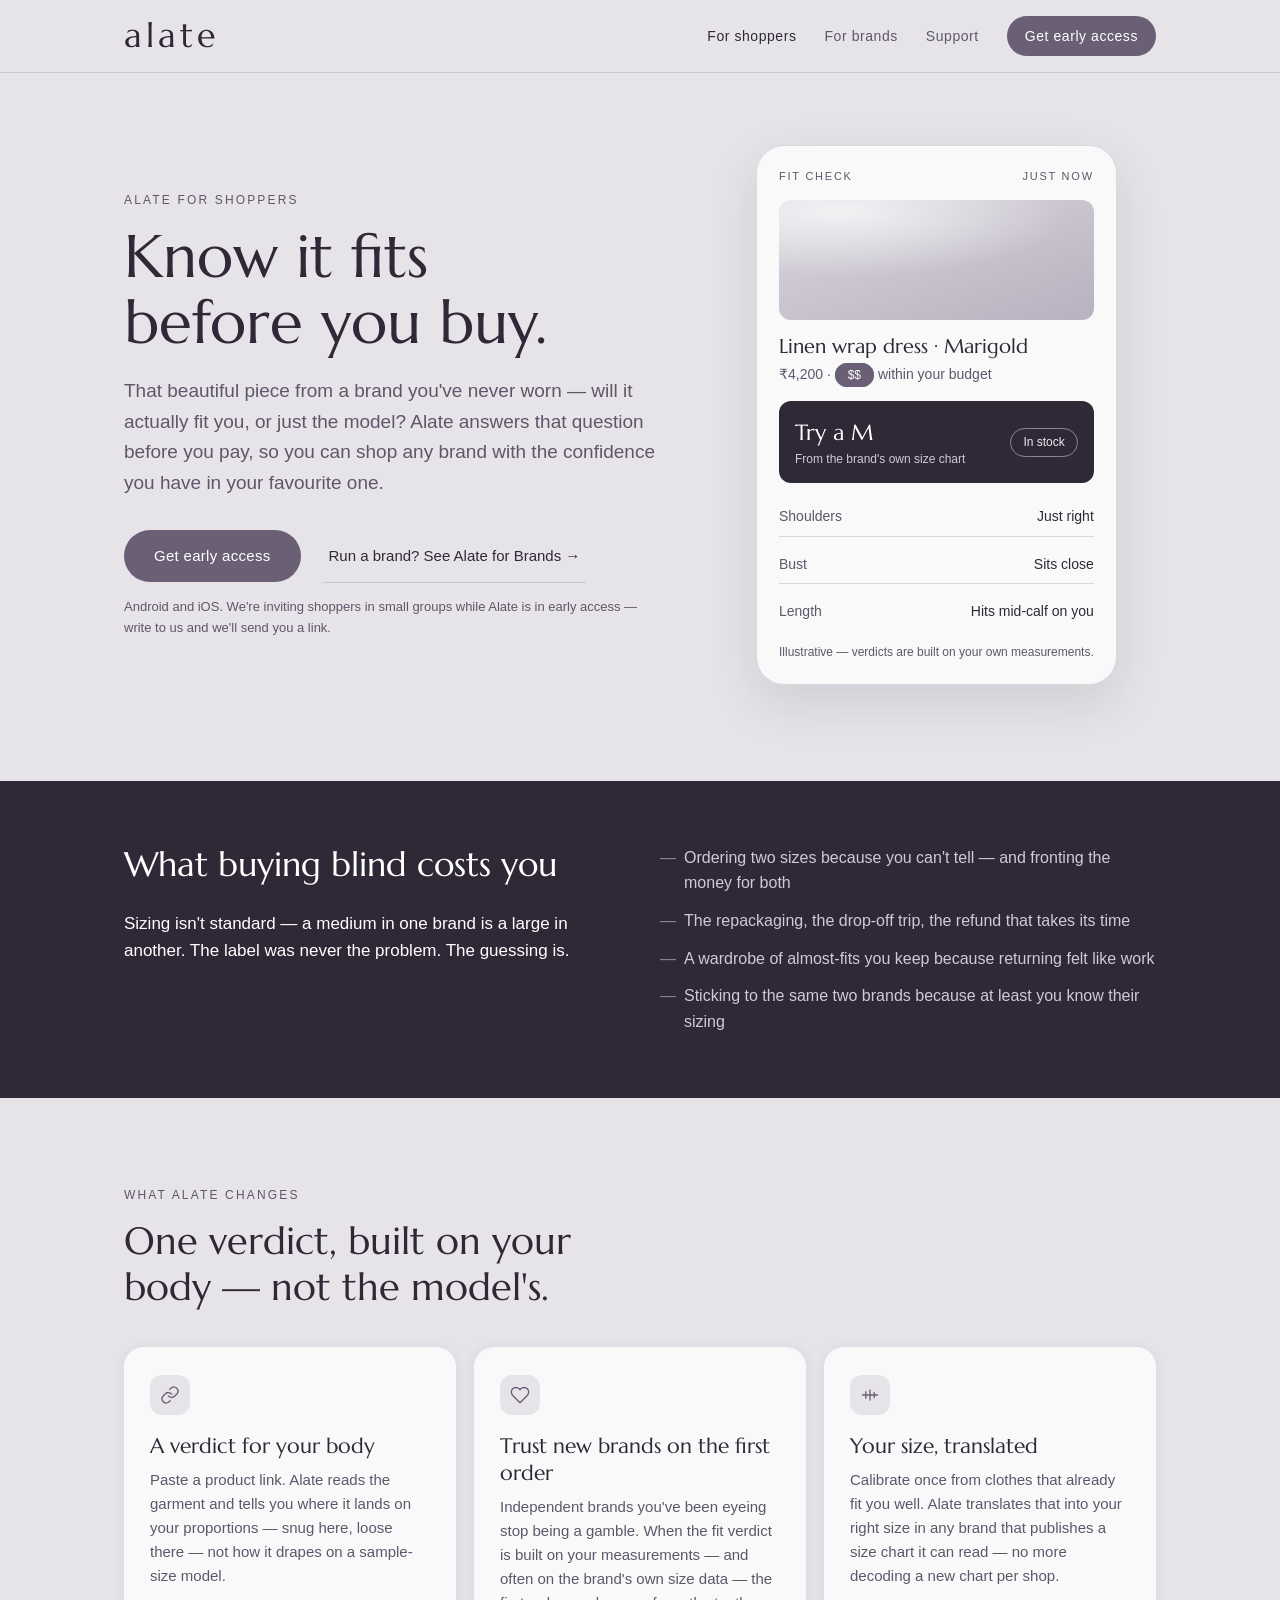
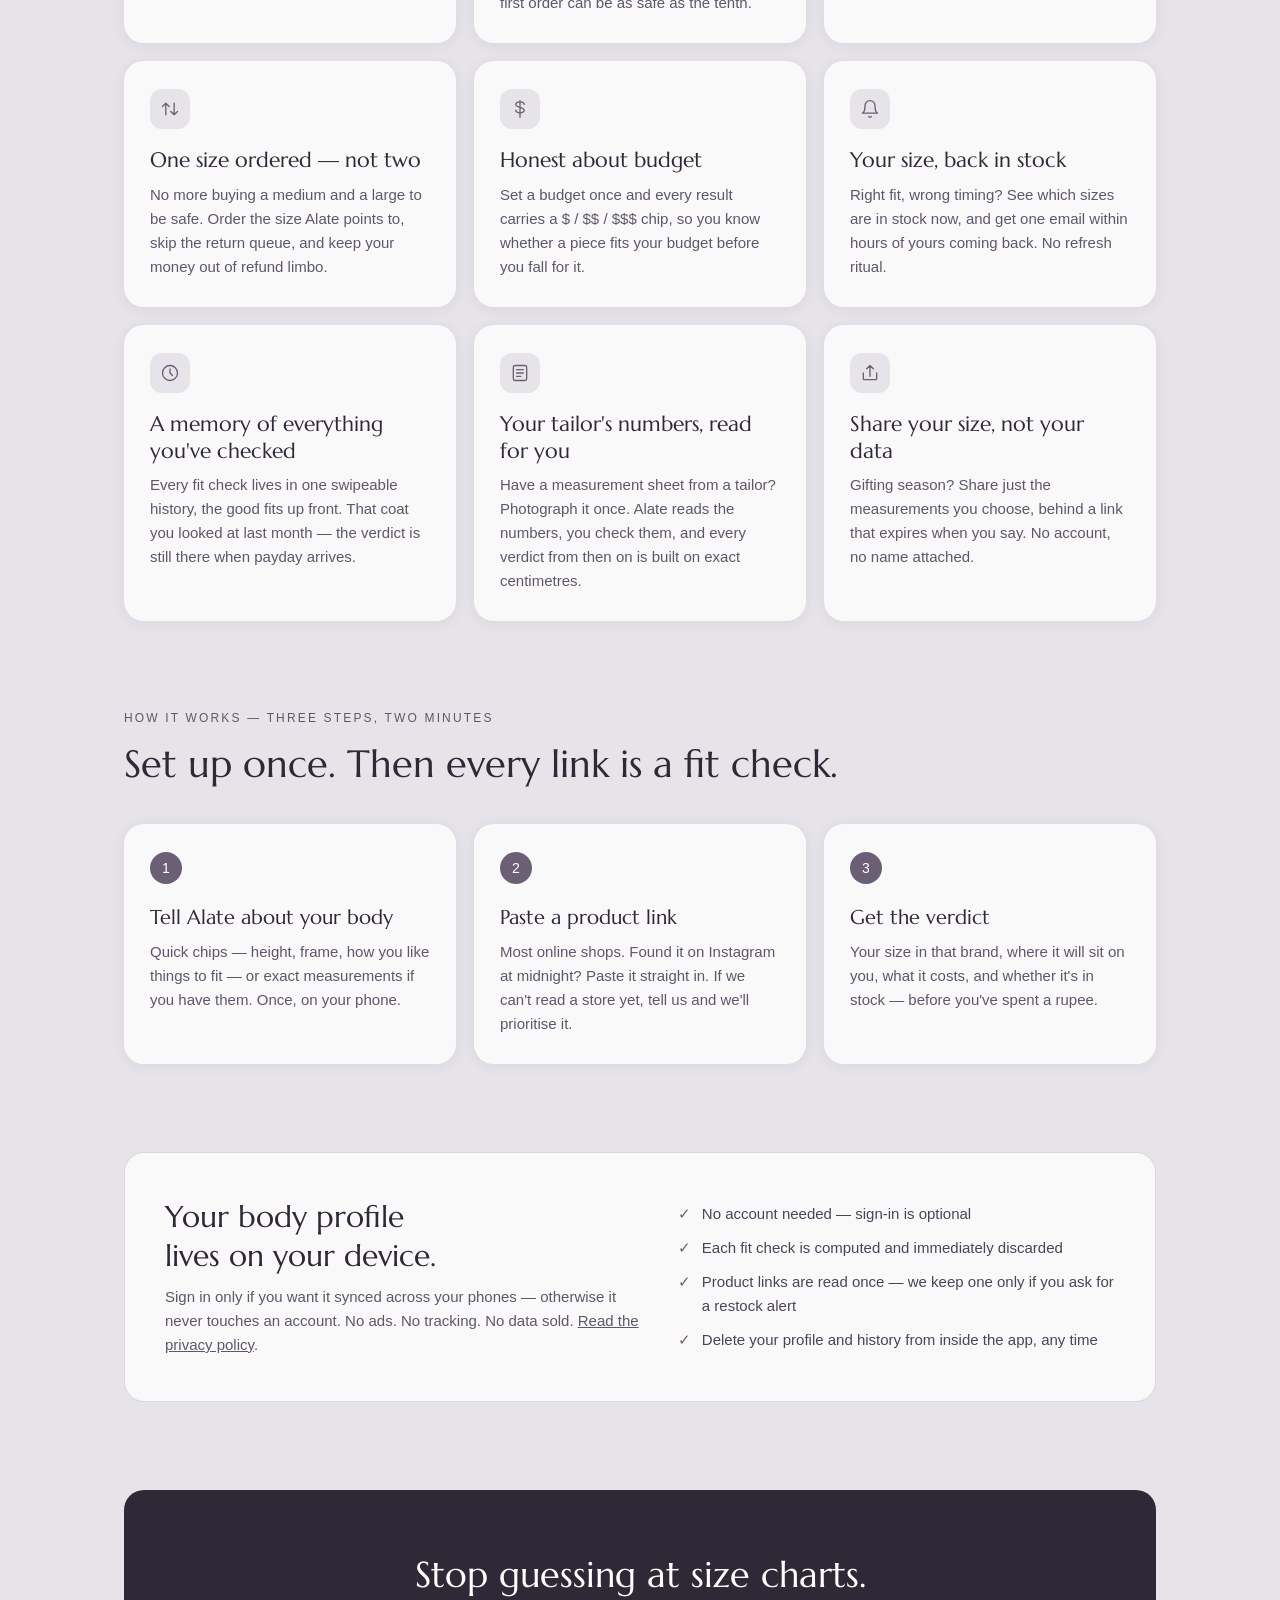
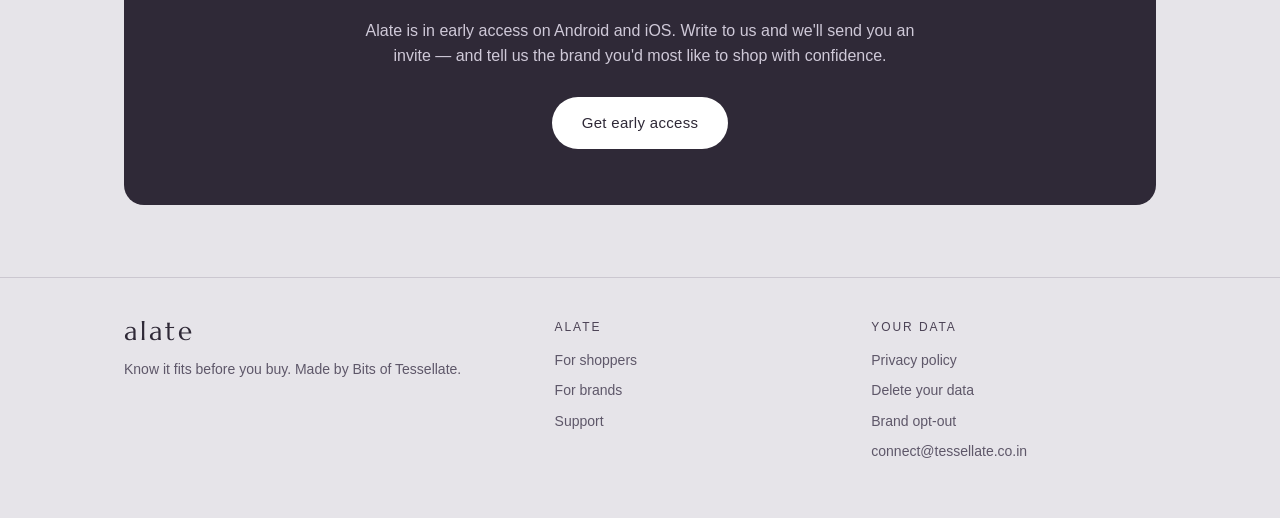
==== alate/index.html @ 58c4ed0f "feat(alate): proper landing pages for shoppers and brands, one dark lowercase wordmark Both Alate on" ====
<!DOCTYPE html>
<html lang="en">
<head>
<meta charset="UTF-8">
<meta name="viewport" content="width=device-width, initial-scale=1.0">
<title>Alate — Know it fits before you buy</title>
<meta name="description" content="Paste a product link and Alate tells you which size to order and how it will sit on your body — before you pay. Your body profile lives on your device.">
<meta property="og:title" content="Alate — Know it fits before you buy">
<meta property="og:description" content="A fit verdict for your body, from a product link. No ads, no tracking, no data sold.">
<meta property="og:type" content="website">
<meta property="og:url" content="https://tessellate.co.in/alate/">
<link rel="canonical" href="https://tessellate.co.in/alate/">
<link rel="icon" href="data:image/svg+xml,%3Csvg xmlns='http://www.w3.org/2000/svg' viewBox='0 0 64 64'%3E%3Crect width='64' height='64' rx='14' fill='%232f2937'/%3E%3Ctext x='32' y='46' text-anchor='middle' font-family='Georgia,serif' font-size='40' fill='%23e6e4e9'%3Ea%3C/text%3E%3C/svg%3E">
<link rel="stylesheet" href="assets/alate.css">
</head>
<body>

<header class="nav">
  <div class="wrap">
    <a class="wordmark" href="./">alate</a>
    <nav class="nav-links" aria-label="Primary">
      <a href="./" aria-current="page">For shoppers</a>
      <a href="brands/">For brands</a>
      <a class="hide-sm" href="support.html">Support</a>
      <a class="pill" href="mailto:connect@tessellate.co.in?subject=Alate%20early%20access">Get early access</a>
    </nav>
  </div>
</header>

<main>
  <section class="hero">
    <div class="wrap hero-grid">
      <div>
        <p class="eyebrow">Alate for shoppers</p>
        <h1>Know it fits before you buy.</h1>
        <p class="sub">That beautiful piece from a brand you've never worn — will it actually fit you, or just the model? Alate answers that question before you pay, so you can shop any brand with the confidence you have in your favourite one.</p>
        <div class="cta-row">
          <a class="pill" href="mailto:connect@tessellate.co.in?subject=Alate%20early%20access">Get early access</a>
          <a class="ghost" href="brands/">Run a brand? See Alate for Brands →</a>
        </div>
        <p class="cta-note">Android and iOS. We're inviting shoppers in small groups while Alate is in early access — write to us and we'll send you a link.</p>
      </div>

      <div class="mock" aria-hidden="true">
        <div class="mock-top">
          <span class="mock-brand">Fit check</span>
          <span class="mock-brand">Just now</span>
        </div>
        <div class="mock-img"></div>
        <p class="mock-title">Linen wrap dress · Marigold</p>
        <p class="mock-price">₹4,200 · <span class="chip on">$$</span> within your budget</p>
        <div class="mock-verdict">
          <div>
            <div class="big">Try a M</div>
            <div class="conf">From the brand's own size chart</div>
          </div>
          <span class="chip">In stock</span>
        </div>
        <div class="mock-rows">
          <div class="mock-row"><span>Shoulders</span><span>Just right</span></div>
          <div class="mock-row"><span>Bust</span><span>Sits close</span></div>
          <div class="mock-row"><span>Length</span><span>Hits mid-calf on you</span></div>
        </div>
        <p class="mock-caption">Illustrative — verdicts are built on your own measurements.</p>
      </div>
    </div>
  </section>

  <section class="band">
    <div class="wrap band-grid">
      <div>
        <h2>What buying blind costs you</h2>
        <p class="kicker">Sizing isn't standard — a medium in one brand is a large in another. The label was never the problem. The guessing is.</p>
      </div>
      <ul>
        <li>Ordering two sizes because you can't tell — and fronting the money for both</li>
        <li>The repackaging, the drop-off trip, the refund that takes its time</li>
        <li>A wardrobe of almost-fits you keep because returning felt like work</li>
        <li>Sticking to the same two brands because at least you know their sizing</li>
      </ul>
    </div>
  </section>

  <section class="section" id="what">
    <div class="wrap">
      <p class="eyebrow">What Alate changes</p>
      <h2 class="section-title">One verdict, built on your body — not the model's.</h2>
      <div class="grid">
        <div class="card">
          <div class="glyph"><svg viewBox="0 0 24 24" aria-hidden="true"><path d="M10 13a5 5 0 0 0 7.5.5l3-3a5 5 0 0 0-7-7l-1.7 1.7"/><path d="M14 11a5 5 0 0 0-7.5-.5l-3 3a5 5 0 0 0 7 7l1.7-1.7"/></svg></div>
          <h3>A verdict for your body</h3>
          <p>Paste a product link. Alate reads the garment and tells you where it lands on your proportions — snug here, loose there — not how it drapes on a sample-size model.</p>
        </div>
        <div class="card">
          <div class="glyph"><svg viewBox="0 0 24 24" aria-hidden="true"><path d="M20.8 4.6a5.5 5.5 0 0 0-7.8 0L12 5.6l-1-1a5.5 5.5 0 0 0-7.8 7.8l1 1L12 21.2l7.8-7.8 1-1a5.5 5.5 0 0 0 0-7.8z"/></svg></div>
          <h3>Trust new brands on the first order</h3>
          <p>Independent brands you've been eyeing stop being a gamble. When the fit verdict is built on your measurements — and often on the brand's own size data — the first order can be as safe as the tenth.</p>
        </div>
        <div class="card">
          <div class="glyph"><svg viewBox="0 0 24 24" aria-hidden="true"><path d="M3 12h18M7 8v8M12 6v12M17 9v6"/></svg></div>
          <h3>Your size, translated</h3>
          <p>Calibrate once from clothes that already fit you well. Alate translates that into your right size in any brand that publishes a size chart it can read — no more decoding a new chart per shop.</p>
        </div>
        <div class="card">
          <div class="glyph"><svg viewBox="0 0 24 24" aria-hidden="true"><path d="M3 9l4-4 4 4M7 5v14"/><path d="M21 15l-4 4-4-4M17 19V5"/></svg></div>
          <h3>One size ordered — not two</h3>
          <p>No more buying a medium and a large to be safe. Order the size Alate points to, skip the return queue, and keep your money out of refund limbo.</p>
        </div>
        <div class="card">
          <div class="glyph"><svg viewBox="0 0 24 24" aria-hidden="true"><path d="M12 2v20M17 6.5c0-2-2.2-3-5-3s-5 1-5 3 2 2.7 5 3.5 5 1.7 5 3.5-2.2 3-5 3-5-1-5-3"/></svg></div>
          <h3>Honest about budget</h3>
          <p>Set a budget once and every result carries a $ / $$ / $$$ chip, so you know whether a piece fits your budget before you fall for it.</p>
        </div>
        <div class="card">
          <div class="glyph"><svg viewBox="0 0 24 24" aria-hidden="true"><path d="M18 8a6 6 0 0 0-12 0c0 7-3 9-3 9h18s-3-2-3-9"/><path d="M13.7 21a2 2 0 0 1-3.4 0"/></svg></div>
          <h3>Your size, back in stock</h3>
          <p>Right fit, wrong timing? See which sizes are in stock now, and get one email within hours of yours coming back. No refresh ritual.</p>
        </div>
        <div class="card">
          <div class="glyph"><svg viewBox="0 0 24 24" aria-hidden="true"><circle cx="12" cy="12" r="9"/><path d="M12 7v5l3 3"/></svg></div>
          <h3>A memory of everything you've checked</h3>
          <p>Every fit check lives in one swipeable history, the good fits up front. That coat you looked at last month — the verdict is still there when payday arrives.</p>
        </div>
        <div class="card">
          <div class="glyph"><svg viewBox="0 0 24 24" aria-hidden="true"><rect x="4" y="3" width="16" height="18" rx="2"/><path d="M8 8h8M8 12h8M8 16h5"/></svg></div>
          <h3>Your tailor's numbers, read for you</h3>
          <p>Have a measurement sheet from a tailor? Photograph it once. Alate reads the numbers, you check them, and every verdict from then on is built on exact centimetres.</p>
        </div>
        <div class="card">
          <div class="glyph"><svg viewBox="0 0 24 24" aria-hidden="true"><path d="M4 12v7a1 1 0 0 0 1 1h14a1 1 0 0 0 1-1v-7"/><path d="M12 3v13M8 7l4-4 4 4"/></svg></div>
          <h3>Share your size, not your data</h3>
          <p>Gifting season? Share just the measurements you choose, behind a link that expires when you say. No account, no name attached.</p>
        </div>
      </div>
    </div>
  </section>

  <section class="section" id="how">
    <div class="wrap">
      <p class="eyebrow">How it works — three steps, two minutes</p>
      <h2 class="section-title">Set up once. Then every link is a fit check.</h2>
      <div class="steps">
        <div class="step">
          <h3>Tell Alate about your body</h3>
          <p>Quick chips — height, frame, how you like things to fit — or exact measurements if you have them. Once, on your phone.</p>
        </div>
        <div class="step">
          <h3>Paste a product link</h3>
          <p>Most online shops. Found it on Instagram at midnight? Paste it straight in. If we can't read a store yet, tell us and we'll prioritise it.</p>
        </div>
        <div class="step">
          <h3>Get the verdict</h3>
          <p>Your size in that brand, where it will sit on you, what it costs, and whether it's in stock — before you've spent a rupee.</p>
        </div>
      </div>
    </div>
  </section>

  <section class="wrap">
    <div class="trust">
      <div>
        <p class="lead">Your body profile lives on your device.</p>
        <p class="small">Sign in only if you want it synced across your phones — otherwise it never touches an account. No ads. No tracking. No data sold. <a href="privacy-policy.html">Read the privacy policy</a>.</p>
      </div>
      <ul>
        <li>No account needed — sign-in is optional</li>
        <li>Each fit check is computed and immediately discarded</li>
        <li>Product links are read once — we keep one only if you ask for a restock alert</li>
        <li>Delete your profile and history from inside the app, any time</li>
      </ul>
    </div>

    <div class="cta-band">
      <h2>Stop guessing at size charts.</h2>
      <p>Alate is in early access on Android and iOS. Write to us and we'll send you an invite — and tell us the brand you'd most like to shop with confidence.</p>
      <a class="pill" href="mailto:connect@tessellate.co.in?subject=Alate%20early%20access">Get early access</a>
    </div>
  </section>
</main>

<footer class="foot">
  <div class="wrap">
    <div>
      <a class="wordmark" href="./">alate</a>
      <p class="tag">Know it fits before you buy. Made by Bits of Tessellate.</p>
    </div>
    <div>
      <p class="foot-h">Alate</p>
      <ul>
        <li><a href="./">For shoppers</a></li>
        <li><a href="brands/">For brands</a></li>
        <li><a href="support.html">Support</a></li>
      </ul>
    </div>
    <div>
      <p class="foot-h">Your data</p>
      <ul>
        <li><a href="privacy-policy.html">Privacy policy</a></li>
        <li><a href="delete-account.html">Delete your data</a></li>
        <li><a href="brand-optout.html">Brand opt-out</a></li>
        <li><a href="mailto:connect@tessellate.co.in">connect@tessellate.co.in</a></li>
      </ul>
    </div>
  </div>
</footer>

</body>
</html>
---- alate/assets/alate.css ----
/* Alate landing pages — shared styles.
   Palette mirrors the app's design system (alate mobile/src/constants/theme.ts):
   canvas #e6e4e9, primary #6a5f75, ink #2f2937. One face: Marcellus (OFL). */

@font-face {
  font-family: 'Marcellus';
  font-weight: 400;
  font-style: normal;
  font-display: swap;
  src: url(Marcellus-Regular.ttf) format('truetype');
}

:root {
  --bg: #e6e4e9;
  --bg-2: #d9d6dd;
  --ink: #2f2937;
  --ink-soft: #4c4356;
  --primary: #6a5f75;
  --muted: #5e5769;
  --line: rgba(106, 95, 117, 0.22);
  --glass: rgba(255, 255, 255, 0.78);
  --on-dark: #eceaf0;
  --on-dark-muted: #cfc9d8;
  --radius: 20px;
  --radius-sm: 12px;
  --serif: 'Marcellus', Georgia, 'Times New Roman', serif;
  --sans: -apple-system, 'Segoe UI', Roboto, Helvetica, Arial, sans-serif;
  --shadow: 0 2px 14px rgba(47, 41, 55, 0.07);
}

* { box-sizing: border-box; }
html { background: var(--bg); scroll-behavior: smooth; }
@media (prefers-reduced-motion: reduce) { html { scroll-behavior: auto; } }
body {
  margin: 0;
  background: var(--bg);
  color: var(--ink);
  font-family: var(--sans);
  line-height: 1.6;
  -webkit-font-smoothing: antialiased;
}
a { color: inherit; }
h1, h2, h3 { font-family: var(--serif); font-weight: 400; margin: 0; }
p { margin: 0; }
ul { margin: 0; padding: 0; list-style: none; }

.wrap { max-width: 1080px; margin: 0 auto; padding: 0 24px; }

/* ---------- Wordmark + nav ---------- */
.wordmark {
  font-family: var(--serif);
  font-size: 34px;
  line-height: 1;
  letter-spacing: 0.12em;
  text-transform: lowercase;
  color: var(--ink);
  text-decoration: none;
}
.nav {
  position: sticky; top: 0; z-index: 10;
  background: rgba(230, 228, 233, 0.85);
  backdrop-filter: blur(10px);
  -webkit-backdrop-filter: blur(10px);
  border-bottom: 1px solid var(--line);
}
.nav .wrap {
  display: flex; align-items: center; justify-content: space-between;
  height: 72px;
}
.nav-links { display: flex; gap: 28px; align-items: center; }
.nav-links a {
  font-size: 14px; letter-spacing: 0.04em; text-decoration: none; color: var(--muted);
  white-space: nowrap;
}
.nav-links a[aria-current="page"] { color: var(--ink); }
.nav-links a:hover { color: var(--ink); }
.nav-links .pill, .nav-links .pill:hover { padding: 9px 18px; font-size: 14px; color: #fff; }
@media (max-width: 760px) {
  .nav-links .hide-sm { display: none; }
}
@media (max-width: 560px) {
  /* Wordmark + CTA only; the hero and footer carry the shopper/brand cross-links. */
  .nav-links a:not(.pill) { display: none; }
  .wordmark { font-size: 28px; }
}

/* ---------- Buttons ---------- */
.pill {
  display: inline-block;
  background: var(--primary);
  color: #fff;
  border-radius: 9999px;
  padding: 14px 30px;
  font-size: 15px;
  letter-spacing: 0.02em;
  text-decoration: none;
  transition: background 120ms ease;
}
.pill:hover { background: var(--ink-soft); }
.pill:focus-visible, .ghost:focus-visible, a:focus-visible { outline: 3px solid var(--ink); outline-offset: 3px; }
.ghost {
  display: inline-block;
  color: var(--ink);
  text-decoration: none;
  padding: 14px 6px;
  font-size: 15px;
  border-bottom: 1px solid var(--line);
}
.ghost:hover { border-color: var(--ink); }
.cta-row { display: flex; gap: 22px; align-items: center; flex-wrap: wrap; }
.cta-note { margin-top: 14px; font-size: 13px; color: var(--muted); }

/* ---------- Type ---------- */
.eyebrow {
  font-size: 12px;
  letter-spacing: 0.18em;
  text-transform: uppercase;
  color: var(--muted);
  margin: 0 0 14px;
}
.section { padding: 88px 0 0; }
.section-title { font-size: clamp(28px, 3.6vw, 38px); line-height: 1.2; text-wrap: balance; max-width: 22em; }
.section-lead { margin-top: 14px; font-size: 17px; color: var(--muted); max-width: 40em; }

/* ---------- Hero ---------- */
.hero { padding: 72px 0 24px; }
.hero-grid {
  display: grid;
  grid-template-columns: 1.1fr 0.9fr;
  gap: 56px;
  align-items: center;
}
.hero h1 {
  font-size: clamp(38px, 5.4vw, 60px);
  line-height: 1.1;
  text-wrap: balance;
  margin: 0 0 20px;
}
.hero .sub {
  font-size: 19px;
  color: var(--muted);
  max-width: 32em;
  margin: 0 0 32px;
}
@media (max-width: 860px) {
  .hero { padding-top: 48px; }
  .hero-grid { grid-template-columns: 1fr; gap: 40px; }
}

/* ---------- Product mock (pure CSS illustration) ---------- */
.mock {
  background: var(--glass);
  border: 1px solid var(--line);
  border-radius: 28px;
  padding: 22px;
  box-shadow: 0 18px 50px rgba(47, 41, 55, 0.12);
  max-width: 400px;
  margin: 0 auto;
  font-size: 14px;
}
.mock .mock-top { display: flex; justify-content: space-between; align-items: baseline; margin-bottom: 14px; }
.mock .mock-brand { font-size: 11px; letter-spacing: 0.16em; text-transform: uppercase; color: var(--muted); }
.mock .mock-title { font-family: var(--serif); font-size: 20px; line-height: 1.25; margin: 0 0 4px; }
.mock .mock-price { color: var(--muted); }
.mock .mock-verdict {
  margin-top: 16px;
  background: var(--ink);
  color: var(--on-dark);
  border-radius: var(--radius-sm);
  padding: 14px 16px;
  display: flex; justify-content: space-between; align-items: center;
}
.mock .mock-verdict .big { font-family: var(--serif); font-size: 22px; color: #fff; }
.mock .mock-verdict .conf { font-size: 12px; color: var(--on-dark-muted); }
.mock .mock-rows { margin-top: 14px; display: grid; gap: 8px; }
.mock .mock-row { display: flex; justify-content: space-between; padding: 8px 0; border-bottom: 1px solid var(--line); }
.mock .mock-row:last-child { border-bottom: 0; }
.mock .mock-row span:first-child { color: var(--muted); }
.mock .chips { display: flex; gap: 8px; flex-wrap: wrap; margin-top: 12px; }
.mock .chip {
  border: 1px solid var(--line);
  border-radius: 9999px;
  padding: 4px 12px;
  font-size: 12px;
  color: var(--ink-soft);
}
.mock .chip.on { background: var(--primary); border-color: var(--primary); color: #fff; }
.mock .mock-verdict .chip { border-color: #8d8399; color: var(--on-dark); }
.mock .mock-btn {
  margin-top: 14px;
  display: block;
  text-align: center;
  background: var(--ink);
  color: #fff;
  border-radius: 9999px;
  padding: 12px;
}
.mock .mock-btn.outline { background: transparent; color: var(--ink); border: 1px solid var(--ink); }
.mock .mock-img {
  height: 120px;
  border-radius: var(--radius-sm);
  background:
    radial-gradient(120% 90% at 20% 10%, rgba(255,255,255,0.7), transparent 60%),
    linear-gradient(160deg, var(--bg-2), #b8b1c0);
  margin-bottom: 14px;
}
.mock .mock-caption { margin-top: 12px; font-size: 12px; color: var(--muted); text-align: center; }

/* ---------- Dark band ---------- */
.band {
  margin-top: 72px;
  background: var(--ink);
  color: var(--on-dark);
  padding: 64px 0;
}
.band h2 { font-size: clamp(26px, 3.2vw, 34px); color: #fff; line-height: 1.2; text-wrap: balance; }
.band-grid { display: grid; grid-template-columns: 1fr 1fr; gap: 40px; align-items: start; }
.band ul { display: grid; gap: 12px; }
.band li { font-size: 16px; color: var(--on-dark-muted); padding-left: 24px; position: relative; }
.band li::before { content: '—'; position: absolute; left: 0; color: #8d8399; }
.band .kicker { margin-top: 24px; font-size: 17px; color: #fff; max-width: 34em; }
@media (max-width: 760px) { .band-grid { grid-template-columns: 1fr; gap: 24px; } }

/* ---------- Feature grid ---------- */
.grid {
  margin-top: 36px;
  display: grid;
  grid-template-columns: repeat(3, 1fr);
  gap: 18px;
}
.card {
  background: var(--glass);
  border-radius: var(--radius);
  padding: 28px 26px;
  box-shadow: var(--shadow);
}
.card h3 { font-size: 21px; line-height: 1.3; margin: 0 0 8px; }
.card p { font-size: 15px; color: var(--muted); }
.glyph {
  width: 40px; height: 40px;
  border-radius: 12px;
  background: var(--bg);
  display: flex; align-items: center; justify-content: center;
  margin-bottom: 18px;
}
.glyph svg { width: 20px; height: 20px; stroke: var(--primary); fill: none; stroke-width: 1.6; stroke-linecap: round; stroke-linejoin: round; }
@media (max-width: 900px) { .grid { grid-template-columns: repeat(2, 1fr); } }
@media (max-width: 580px) { .grid { grid-template-columns: 1fr; } }

/* ---------- Two-up ---------- */
.two-up { margin-top: 36px; display: grid; grid-template-columns: 1fr 1fr; gap: 18px; }
@media (max-width: 760px) { .two-up { grid-template-columns: 1fr; } }
.card.tall { display: flex; flex-direction: column; gap: 16px; }
.card .mock { margin: 0; max-width: none; box-shadow: none; }

/* ---------- Steps ---------- */
.steps { margin-top: 36px; display: grid; grid-template-columns: repeat(3, 1fr); gap: 18px; counter-reset: step; }
.step {
  background: var(--glass);
  border-radius: var(--radius);
  padding: 28px 26px 28px;
  box-shadow: var(--shadow);
  counter-increment: step;
}
.step::before {
  content: counter(step);
  display: flex; align-items: center; justify-content: center;
  width: 32px; height: 32px;
  border-radius: 9999px;
  background: var(--primary);
  color: #fff;
  font-size: 14px;
  margin-bottom: 18px;
}
.step h3 { font-size: 20px; margin: 0 0 6px; }
.step p { font-size: 15px; color: var(--muted); }
@media (max-width: 760px) { .steps { grid-template-columns: 1fr; } }

/* ---------- Control list ---------- */
.controls { margin-top: 36px; display: grid; grid-template-columns: repeat(2, 1fr); gap: 14px 40px; }
.controls li { padding: 16px 0; border-bottom: 1px solid var(--line); }
.controls li strong { display: block; font-family: var(--serif); font-weight: 400; font-size: 18px; margin-bottom: 2px; }
.controls li span { font-size: 15px; color: var(--muted); }
@media (max-width: 700px) { .controls { grid-template-columns: 1fr; } }

/* ---------- Trust ---------- */
.trust {
  margin-top: 88px;
  background: var(--glass);
  border: 1px solid var(--line);
  border-radius: var(--radius);
  padding: 44px 40px;
  display: grid;
  grid-template-columns: 1.1fr 1fr;
  gap: 32px;
  align-items: center;
}
.trust .lead { font-family: var(--serif); font-size: clamp(24px, 3vw, 30px); line-height: 1.3; text-wrap: balance; }
.trust .small { margin-top: 10px; font-size: 15px; color: var(--muted); }
.trust ul { display: grid; gap: 10px; }
.trust li { font-size: 15px; color: var(--ink-soft); padding-left: 24px; position: relative; }
.trust li::before { content: '✓'; position: absolute; left: 0; color: var(--primary); }
@media (max-width: 760px) { .trust { grid-template-columns: 1fr; padding: 32px 26px; } }

/* ---------- FAQ ---------- */
.faq { margin-top: 36px; border-top: 1px solid var(--line); }
.faq details { border-bottom: 1px solid var(--line); }
.faq summary {
  cursor: pointer;
  list-style: none;
  padding: 20px 40px 20px 0;
  font-family: var(--serif);
  font-size: 19px;
  position: relative;
}
.faq summary::-webkit-details-marker { display: none; }
.faq summary::after {
  content: '+';
  position: absolute; right: 8px; top: 18px;
  font-family: var(--sans); font-size: 22px; color: var(--muted);
}
.faq details[open] summary::after { content: '–'; }
.faq details p { padding: 0 0 22px; font-size: 15px; color: var(--muted); max-width: 46em; }

/* ---------- CTA band ---------- */
.cta-band {
  margin-top: 88px;
  background: var(--ink);
  color: var(--on-dark);
  border-radius: var(--radius);
  padding: 56px 48px;
  text-align: center;
}
.cta-band h2 { font-size: clamp(26px, 3.4vw, 36px); color: #fff; text-wrap: balance; }
.cta-band p { margin: 14px auto 28px; max-width: 36em; color: var(--on-dark-muted); font-size: 16px; }
.cta-band .pill { background: #fff; color: var(--ink); }
.cta-band .pill:hover { background: var(--on-dark); }
@media (max-width: 640px) { .cta-band { padding: 40px 24px; } }

/* ---------- Footer ---------- */
.foot {
  margin-top: 72px;
  border-top: 1px solid var(--line);
  padding: 40px 0 56px;
  font-size: 14px;
  color: var(--muted);
}
.foot .wrap { display: grid; grid-template-columns: 1.4fr 1fr 1fr; gap: 32px; }
.foot .wordmark { font-size: 26px; }
.foot .tag { margin-top: 12px; max-width: 26em; }
.foot .foot-h { margin: 0 0 12px; font-size: 12px; letter-spacing: 0.16em; text-transform: uppercase; color: var(--ink-soft); }
.foot ul { display: grid; gap: 8px; }
.foot a { text-decoration: none; }
.foot a:hover { color: var(--ink); text-decoration: underline; }
@media (max-width: 700px) { .foot .wrap { grid-template-columns: 1fr; gap: 24px; } }
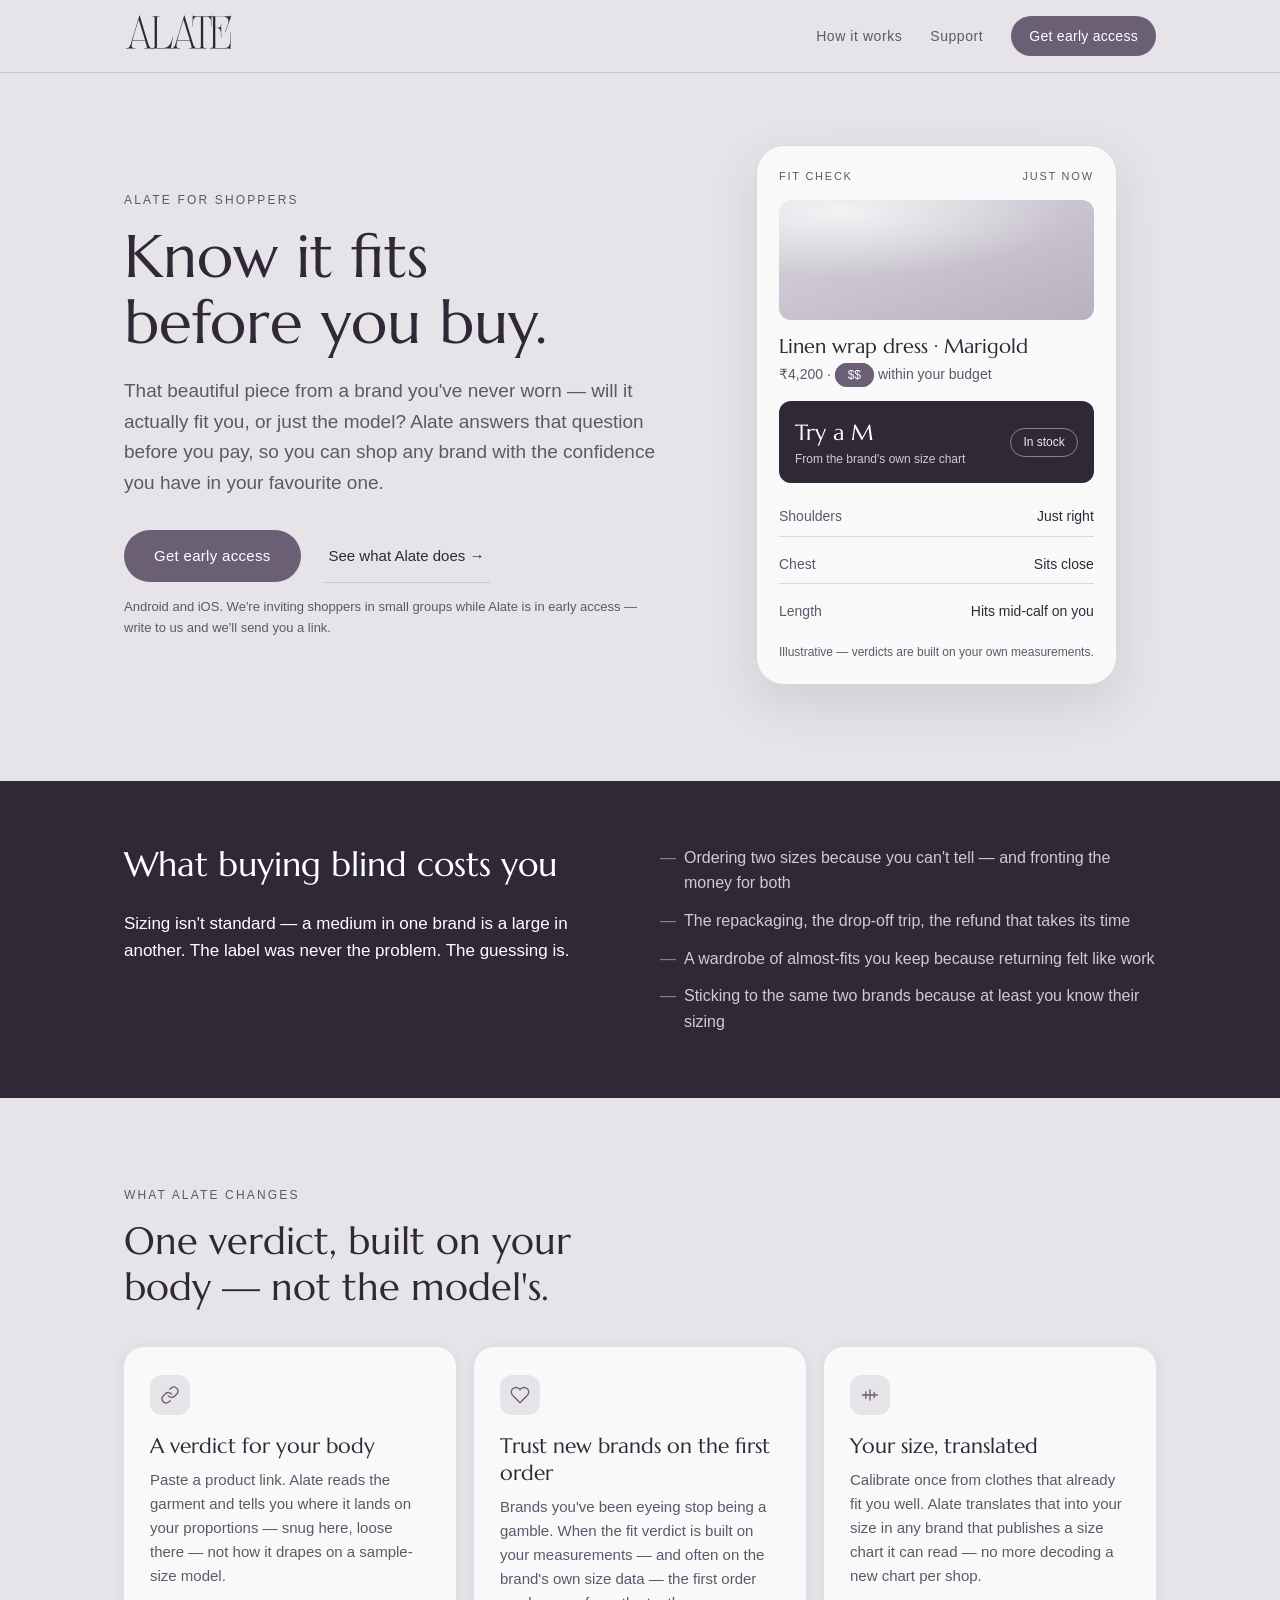
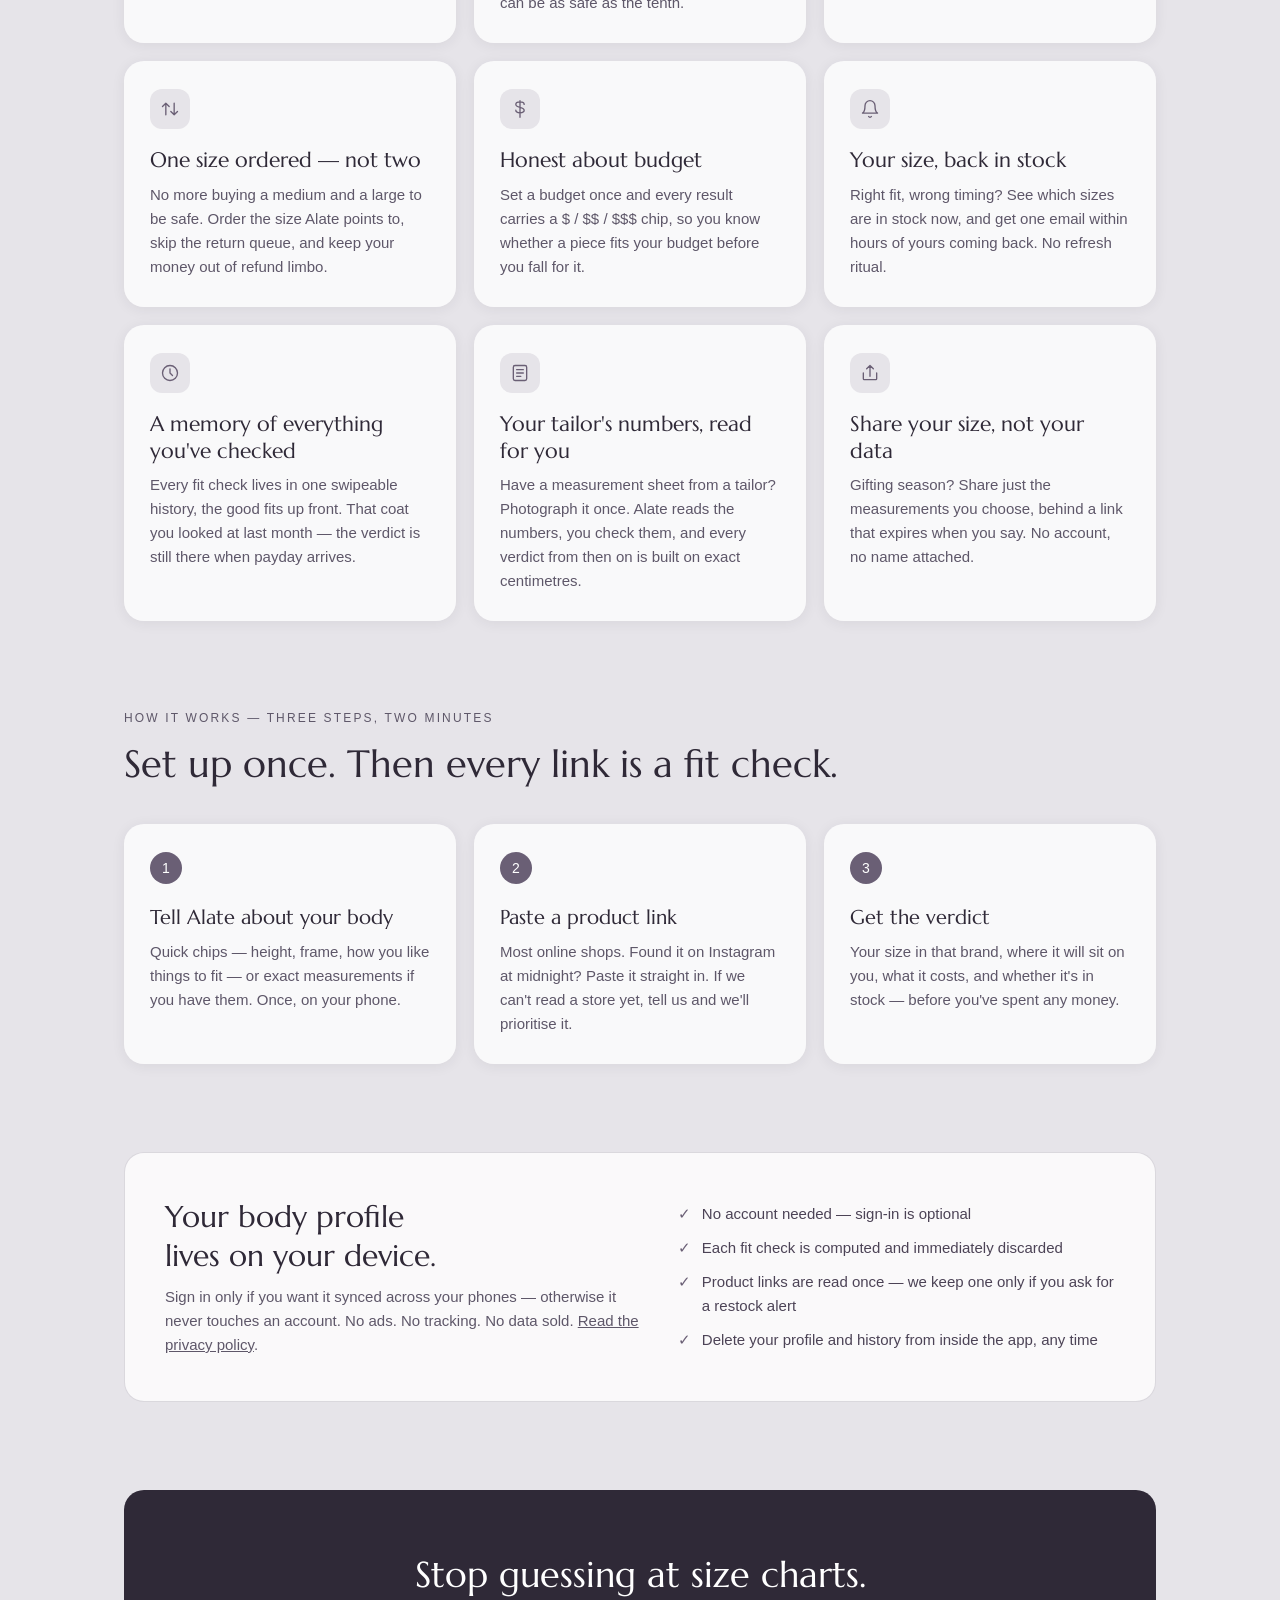
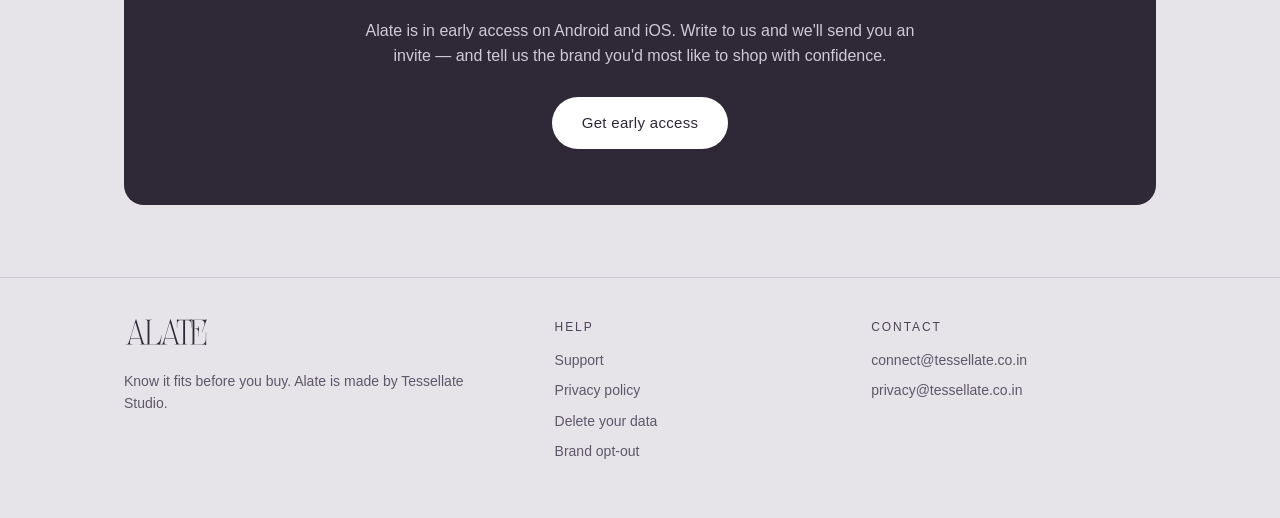
==== commit 81f3c995: "feat(alate): real wordmark + app icon, contact sheet, unlisted landing pages, styled legal pages, sy" ====
--- a/alate/index.html
+++ b/alate/index.html
@@ -4,25 +4,27 @@
 <meta charset="UTF-8">
 <meta name="viewport" content="width=device-width, initial-scale=1.0">
 <title>Alate — Know it fits before you buy</title>
+<meta name="robots" content="noindex, nofollow">
 <meta name="description" content="Paste a product link and Alate tells you which size to order and how it will sit on your body — before you pay. Your body profile lives on your device.">
 <meta property="og:title" content="Alate — Know it fits before you buy">
 <meta property="og:description" content="A fit verdict for your body, from a product link. No ads, no tracking, no data sold.">
 <meta property="og:type" content="website">
 <meta property="og:url" content="https://tessellate.co.in/alate/">
+<meta property="og:image" content="https://tessellate.co.in/alate/assets/icon.png">
 <link rel="canonical" href="https://tessellate.co.in/alate/">
-<link rel="icon" href="data:image/svg+xml,%3Csvg xmlns='http://www.w3.org/2000/svg' viewBox='0 0 64 64'%3E%3Crect width='64' height='64' rx='14' fill='%232f2937'/%3E%3Ctext x='32' y='46' text-anchor='middle' font-family='Georgia,serif' font-size='40' fill='%23e6e4e9'%3Ea%3C/text%3E%3C/svg%3E">
+<link rel="icon" type="image/svg+xml" href="assets/icon.svg">
+<link rel="icon" type="image/png" href="assets/icon.png">
 <link rel="stylesheet" href="assets/alate.css">
 </head>
 <body>
 
 <header class="nav">
   <div class="wrap">
-    <a class="wordmark" href="./">alate</a>
+    <a class="wordmark" href="./"><img src="assets/wordmark.svg" alt="alate"></a>
     <nav class="nav-links" aria-label="Primary">
-      <a href="./" aria-current="page">For shoppers</a>
-      <a href="brands/">For brands</a>
+      <a class="hide-sm" href="#how">How it works</a>
       <a class="hide-sm" href="support.html">Support</a>
-      <a class="pill" href="mailto:connect@tessellate.co.in?subject=Alate%20early%20access">Get early access</a>
+      <button class="pill" type="button" data-contact>Get early access</button>
     </nav>
   </div>
 </header>
@@ -35,8 +37,8 @@
         <h1>Know it fits before you buy.</h1>
         <p class="sub">That beautiful piece from a brand you've never worn — will it actually fit you, or just the model? Alate answers that question before you pay, so you can shop any brand with the confidence you have in your favourite one.</p>
         <div class="cta-row">
-          <a class="pill" href="mailto:connect@tessellate.co.in?subject=Alate%20early%20access">Get early access</a>
-          <a class="ghost" href="brands/">Run a brand? See Alate for Brands →</a>
+          <button class="pill" type="button" data-contact>Get early access</button>
+          <a class="ghost" href="#what">See what Alate does →</a>
         </div>
         <p class="cta-note">Android and iOS. We're inviting shoppers in small groups while Alate is in early access — write to us and we'll send you a link.</p>
       </div>
@@ -58,7 +60,7 @@
         </div>
         <div class="mock-rows">
           <div class="mock-row"><span>Shoulders</span><span>Just right</span></div>
-          <div class="mock-row"><span>Bust</span><span>Sits close</span></div>
+          <div class="mock-row"><span>Chest</span><span>Sits close</span></div>
           <div class="mock-row"><span>Length</span><span>Hits mid-calf on you</span></div>
         </div>
         <p class="mock-caption">Illustrative — verdicts are built on your own measurements.</p>
@@ -94,12 +96,12 @@
         <div class="card">
           <div class="glyph"><svg viewBox="0 0 24 24" aria-hidden="true"><path d="M20.8 4.6a5.5 5.5 0 0 0-7.8 0L12 5.6l-1-1a5.5 5.5 0 0 0-7.8 7.8l1 1L12 21.2l7.8-7.8 1-1a5.5 5.5 0 0 0 0-7.8z"/></svg></div>
           <h3>Trust new brands on the first order</h3>
-          <p>Independent brands you've been eyeing stop being a gamble. When the fit verdict is built on your measurements — and often on the brand's own size data — the first order can be as safe as the tenth.</p>
+          <p>Brands you've been eyeing stop being a gamble. When the fit verdict is built on your measurements — and often on the brand's own size data — the first order can be as safe as the tenth.</p>
         </div>
         <div class="card">
           <div class="glyph"><svg viewBox="0 0 24 24" aria-hidden="true"><path d="M3 12h18M7 8v8M12 6v12M17 9v6"/></svg></div>
           <h3>Your size, translated</h3>
-          <p>Calibrate once from clothes that already fit you well. Alate translates that into your right size in any brand that publishes a size chart it can read — no more decoding a new chart per shop.</p>
+          <p>Calibrate once from clothes that already fit you well. Alate translates that into your size in any brand that publishes a size chart it can read — no more decoding a new chart per shop.</p>
         </div>
         <div class="card">
           <div class="glyph"><svg viewBox="0 0 24 24" aria-hidden="true"><path d="M3 9l4-4 4 4M7 5v14"/><path d="M21 15l-4 4-4-4M17 19V5"/></svg></div>
@@ -150,7 +152,7 @@
         </div>
         <div class="step">
           <h3>Get the verdict</h3>
-          <p>Your size in that brand, where it will sit on you, what it costs, and whether it's in stock — before you've spent a rupee.</p>
+          <p>Your size in that brand, where it will sit on you, what it costs, and whether it's in stock — before you've spent any money.</p>
         </div>
       </div>
     </div>
@@ -173,7 +175,7 @@
     <div class="cta-band">
       <h2>Stop guessing at size charts.</h2>
       <p>Alate is in early access on Android and iOS. Write to us and we'll send you an invite — and tell us the brand you'd most like to shop with confidence.</p>
-      <a class="pill" href="mailto:connect@tessellate.co.in?subject=Alate%20early%20access">Get early access</a>
+      <button class="pill" type="button" data-contact>Get early access</button>
     </div>
   </section>
 </main>
@@ -181,28 +183,44 @@
 <footer class="foot">
   <div class="wrap">
     <div>
-      <a class="wordmark" href="./">alate</a>
-      <p class="tag">Know it fits before you buy. Made by Bits of Tessellate.</p>
+      <a class="wordmark" href="./"><img src="assets/wordmark.svg" alt="alate"></a>
+      <p class="tag">Know it fits before you buy. Alate is made by Tessellate Studio.</p>
     </div>
     <div>
-      <p class="foot-h">Alate</p>
-      <ul>
-        <li><a href="./">For shoppers</a></li>
-        <li><a href="brands/">For brands</a></li>
+      <p class="foot-h">Help</p>
+      <ul>
         <li><a href="support.html">Support</a></li>
-      </ul>
-    </div>
-    <div>
-      <p class="foot-h">Your data</p>
-      <ul>
         <li><a href="privacy-policy.html">Privacy policy</a></li>
         <li><a href="delete-account.html">Delete your data</a></li>
         <li><a href="brand-optout.html">Brand opt-out</a></li>
+      </ul>
+    </div>
+    <div>
+      <p class="foot-h">Contact</p>
+      <ul>
         <li><a href="mailto:connect@tessellate.co.in">connect@tessellate.co.in</a></li>
+        <li><a href="mailto:privacy@tessellate.co.in">privacy@tessellate.co.in</a></li>
       </ul>
     </div>
   </div>
 </footer>
 
+<dialog class="contact" id="contact" aria-labelledby="contact-title">
+  <form method="dialog">
+    <p class="eyebrow">Get early access</p>
+    <h2 id="contact-title">Write to us and we'll send you a link.</h2>
+    <p>Say which phone you're on, and — if you like — the brand you'd most like to shop with confidence. We reply within a couple of days.</p>
+    <div class="addr">
+      <code data-address>connect@tessellate.co.in</code>
+      <button class="pill" type="button" data-copy>Copy address</button>
+    </div>
+    <div class="row">
+      <a href="mailto:connect@tessellate.co.in?subject=Alate%20early%20access">Open in your mail app instead</a>
+      <button class="ghost" type="submit">Close</button>
+    </div>
+  </form>
+</dialog>
+<script src="assets/contact.js"></script>
+
 </body>
 </html>
--- a/alate/assets/alate.css
+++ b/alate/assets/alate.css
@@ -47,15 +47,12 @@
 .wrap { max-width: 1080px; margin: 0 auto; padding: 0 24px; }
 
 /* ---------- Wordmark + nav ---------- */
-.wordmark {
-  font-family: var(--serif);
-  font-size: 34px;
-  line-height: 1;
-  letter-spacing: 0.12em;
-  text-transform: lowercase;
-  color: var(--ink);
-  text-decoration: none;
-}
+/* The wordmark is the app's own mark (assets/wordmark.svg, ink fill). */
+.wordmark { display: inline-block; line-height: 0; text-decoration: none; }
+.wordmark img { height: 44px; width: auto; display: block; }
+.foot .wordmark img { height: 34px; }
+button.pill { border: 0; font: inherit; font-size: 15px; cursor: pointer; }
+button.ghost { background: none; border: 0; border-bottom: 1px solid var(--line); font: inherit; cursor: pointer; }
 .nav {
   position: sticky; top: 0; z-index: 10;
   background: rgba(230, 228, 233, 0.85);
@@ -79,10 +76,65 @@
   .nav-links .hide-sm { display: none; }
 }
 @media (max-width: 560px) {
-  /* Wordmark + CTA only; the hero and footer carry the shopper/brand cross-links. */
   .nav-links a:not(.pill) { display: none; }
-  .wordmark { font-size: 28px; }
-}
+  .wordmark img { height: 36px; }
+}
+
+/* ---------- Contact sheet (replaces bare mailto: CTAs) ---------- */
+dialog.contact {
+  border: 0;
+  border-radius: var(--radius);
+  padding: 0;
+  width: min(92vw, 480px);
+  background: var(--glass);
+  color: var(--ink);
+  box-shadow: 0 24px 60px rgba(47, 41, 55, 0.25);
+}
+dialog.contact::backdrop { background: rgba(47, 41, 55, 0.45); }
+dialog.contact form { padding: 32px 32px 28px; }
+dialog.contact h2 { font-size: 26px; margin: 0 0 10px; }
+dialog.contact p { font-size: 15px; color: var(--muted); }
+dialog.contact .addr {
+  margin: 20px 0 14px;
+  display: flex; gap: 10px; align-items: center; flex-wrap: wrap;
+  background: #fff; border: 1px solid var(--line); border-radius: var(--radius-sm);
+  padding: 10px 10px 10px 16px;
+}
+dialog.contact .addr code { font-family: var(--sans); font-size: 16px; color: var(--ink); flex: 1; word-break: break-all; }
+dialog.contact .addr .pill { padding: 9px 16px; font-size: 14px; }
+dialog.contact .row { display: flex; justify-content: space-between; align-items: center; gap: 12px; margin-top: 18px; }
+dialog.contact .row a { color: var(--ink); }
+
+/* ---------- Document pages (support, privacy, deletion, opt-out) ---------- */
+.doc { max-width: 760px; margin: 0 auto; padding: 56px 24px 72px; }
+.doc h1 { font-size: clamp(32px, 4.5vw, 44px); line-height: 1.15; margin: 0 0 10px; text-wrap: balance; }
+.doc .date { font-size: 12px; letter-spacing: 0.18em; text-transform: uppercase; color: var(--muted); margin: 0 0 32px; }
+.doc h2 { font-size: 26px; line-height: 1.25; margin: 48px 0 12px; }
+.doc h3 { font-size: 20px; margin: 28px 0 8px; }
+.doc p { margin: 0 0 14px; font-size: 16px; color: var(--ink-soft); }
+.doc p.lead { font-size: 19px; color: var(--muted); }
+.doc ul, .doc ol { margin: 0 0 16px; padding-left: 22px; }
+.doc ul { list-style: disc; }
+.doc ol { list-style: decimal; }
+.doc li { margin-bottom: 8px; font-size: 16px; color: var(--ink-soft); }
+.doc li::marker { color: var(--primary); }
+.doc a { color: var(--ink); text-decoration: underline; text-underline-offset: 3px; text-decoration-color: var(--line); }
+.doc a:hover { text-decoration-color: var(--ink); }
+.doc strong { color: var(--ink); font-weight: 600; }
+.doc code { font-family: ui-monospace, SFMono-Regular, Menlo, Consolas, monospace; font-size: 0.9em; background: rgba(255,255,255,0.6); border: 1px solid var(--line); padding: 1px 6px; border-radius: 6px; }
+.callout {
+  background: var(--glass);
+  border: 1px solid var(--line);
+  border-radius: var(--radius);
+  padding: 22px 26px;
+  margin: 22px 0;
+}
+.callout.dark { background: var(--ink); border-color: var(--ink); }
+.callout.dark, .callout.dark p, .callout.dark li, .callout.dark strong { color: var(--on-dark); }
+.callout.dark strong { color: #fff; }
+.callout.dark a { color: #fff; }
+.callout > :last-child { margin-bottom: 0; }
+.callout p strong:first-child { display: block; margin-bottom: 4px; font-family: var(--serif); font-weight: 400; font-size: 18px; }
 
 /* ---------- Buttons ---------- */
 .pill {
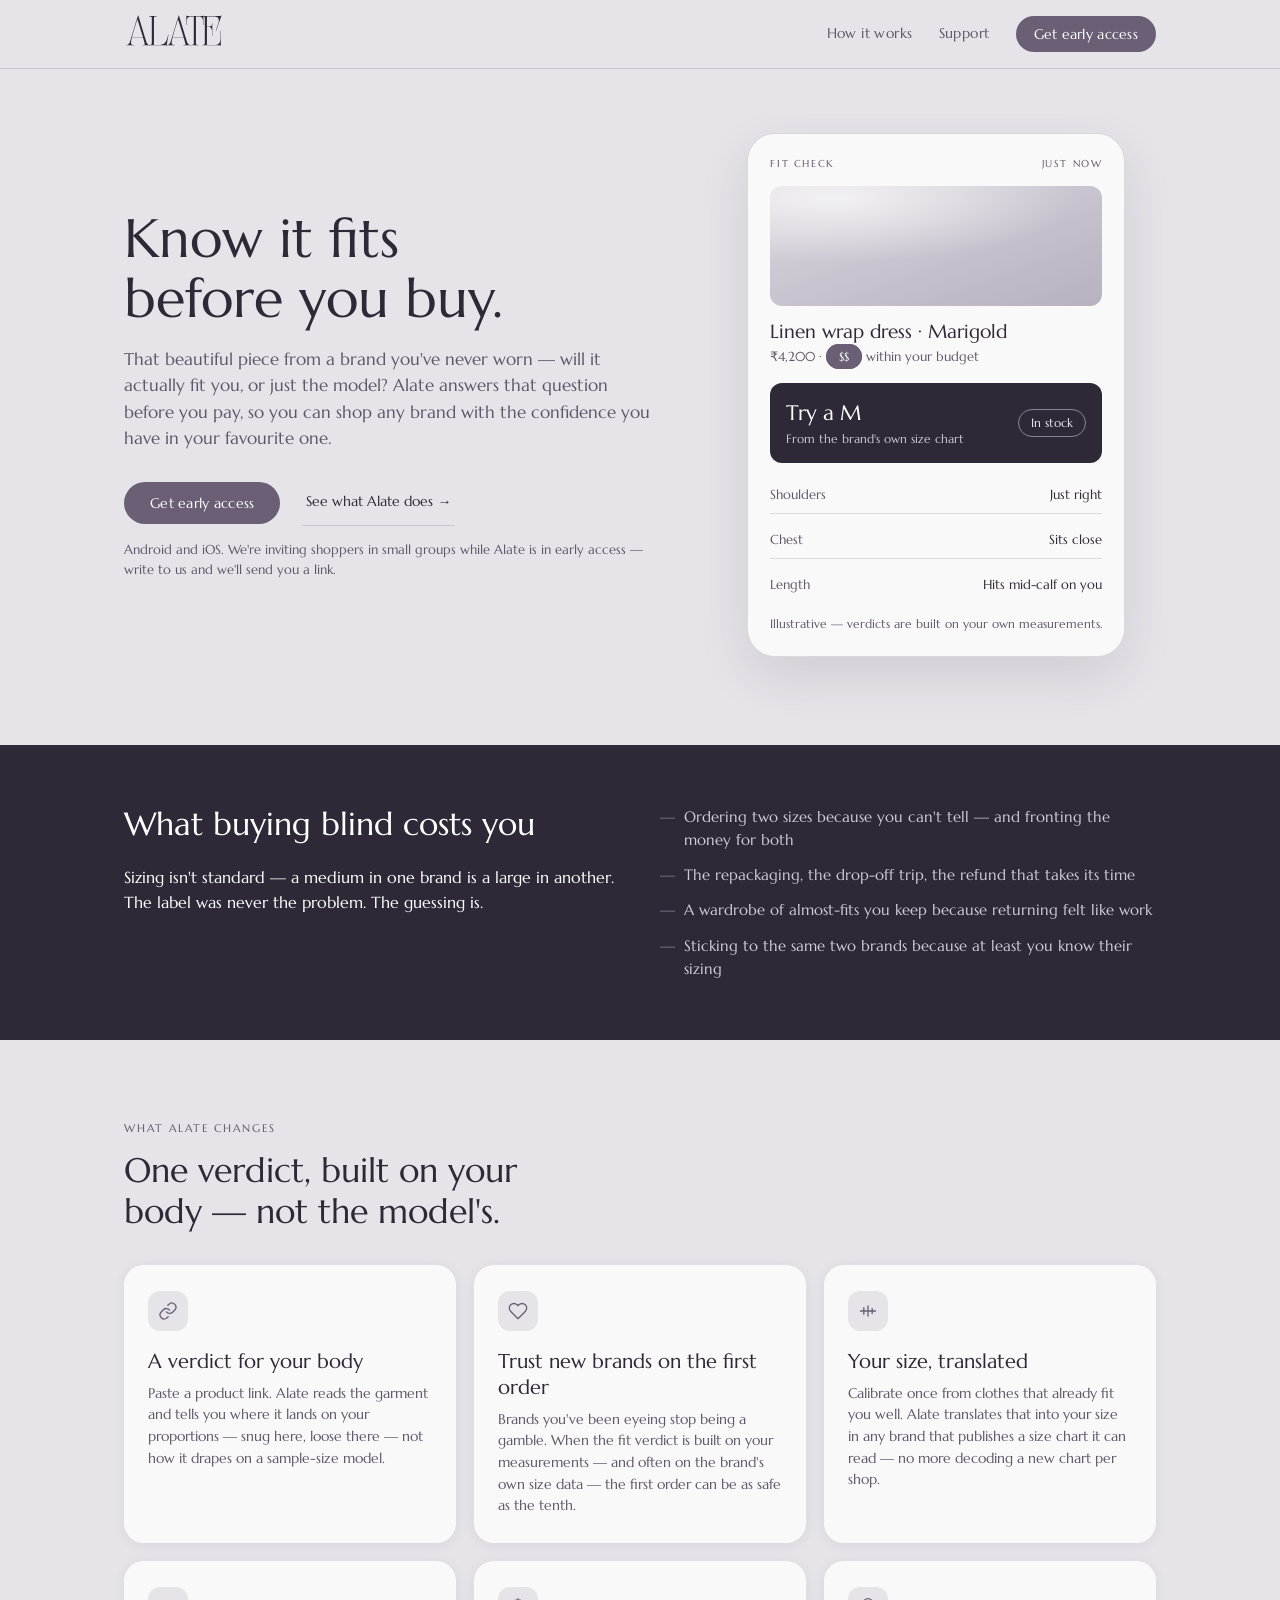
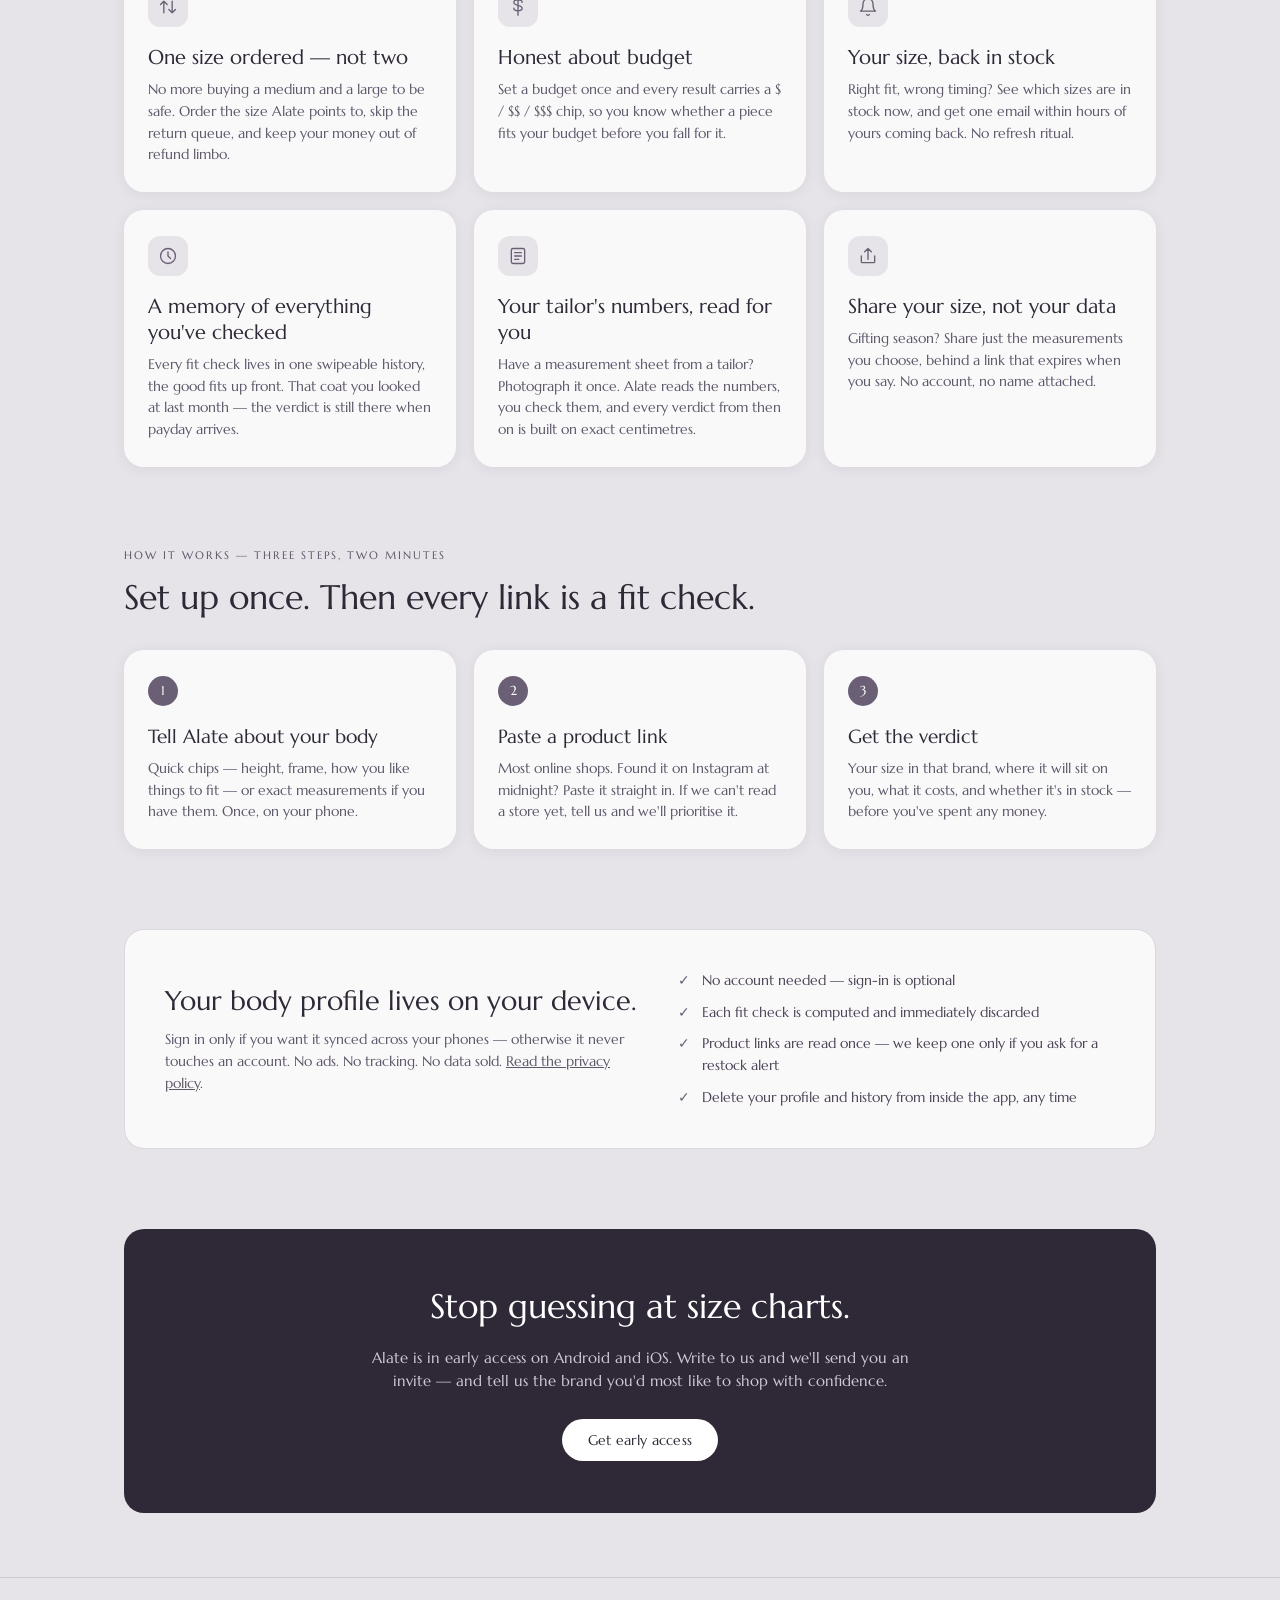
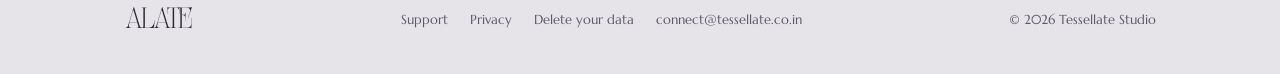
==== commit 1fef035c: "fix(alate): one face at smaller sizes, logo favicon, condensed footer, v1 docs, Tessellate Studio th" ====
--- a/alate/index.html
+++ b/alate/index.html
@@ -12,8 +12,8 @@
 <meta property="og:url" content="https://tessellate.co.in/alate/">
 <meta property="og:image" content="https://tessellate.co.in/alate/assets/icon.png">
 <link rel="canonical" href="https://tessellate.co.in/alate/">
-<link rel="icon" type="image/svg+xml" href="assets/icon.svg">
 <link rel="icon" type="image/png" href="assets/icon.png">
+<link rel="apple-touch-icon" href="assets/icon.png">
 <link rel="stylesheet" href="assets/alate.css">
 </head>
 <body>
@@ -33,7 +33,6 @@
   <section class="hero">
     <div class="wrap hero-grid">
       <div>
-        <p class="eyebrow">Alate for shoppers</p>
         <h1>Know it fits before you buy.</h1>
         <p class="sub">That beautiful piece from a brand you've never worn — will it actually fit you, or just the model? Alate answers that question before you pay, so you can shop any brand with the confidence you have in your favourite one.</p>
         <div class="cta-row">
@@ -182,26 +181,14 @@
 
 <footer class="foot">
   <div class="wrap">
-    <div>
-      <a class="wordmark" href="./"><img src="assets/wordmark.svg" alt="alate"></a>
-      <p class="tag">Know it fits before you buy. Alate is made by Tessellate Studio.</p>
-    </div>
-    <div>
-      <p class="foot-h">Help</p>
-      <ul>
-        <li><a href="support.html">Support</a></li>
-        <li><a href="privacy-policy.html">Privacy policy</a></li>
-        <li><a href="delete-account.html">Delete your data</a></li>
-        <li><a href="brand-optout.html">Brand opt-out</a></li>
-      </ul>
-    </div>
-    <div>
-      <p class="foot-h">Contact</p>
-      <ul>
-        <li><a href="mailto:connect@tessellate.co.in">connect@tessellate.co.in</a></li>
-        <li><a href="mailto:privacy@tessellate.co.in">privacy@tessellate.co.in</a></li>
-      </ul>
-    </div>
+    <a class="wordmark" href="./"><img src="assets/wordmark.svg" alt="alate"></a>
+    <ul>
+      <li><a href="support.html">Support</a></li>
+      <li><a href="privacy-policy.html">Privacy</a></li>
+      <li><a href="delete-account.html">Delete your data</a></li>
+      <li><a href="mailto:connect@tessellate.co.in">connect@tessellate.co.in</a></li>
+    </ul>
+    <p class="copy">© 2026 Tessellate Studio</p>
   </div>
 </footer>
 
--- a/alate/assets/alate.css
+++ b/alate/assets/alate.css
@@ -1,6 +1,7 @@
-/* Alate landing pages — shared styles.
+/* Alate pages — shared styles.
    Palette mirrors the app's design system (alate mobile/src/constants/theme.ts):
-   canvas #e6e4e9, primary #6a5f75, ink #2f2937. One face: Marcellus (OFL). */
+   canvas #e6e4e9, primary #6a5f75, ink #2f2937. One face, like the app: Marcellus
+   (OFL) carries headings AND body; hierarchy comes from size, colour and spacing. */
 
 @font-face {
   font-family: 'Marcellus';
@@ -24,7 +25,6 @@
   --radius: 20px;
   --radius-sm: 12px;
   --serif: 'Marcellus', Georgia, 'Times New Roman', serif;
-  --sans: -apple-system, 'Segoe UI', Roboto, Helvetica, Arial, sans-serif;
   --shadow: 0 2px 14px rgba(47, 41, 55, 0.07);
 }
 
@@ -35,24 +35,26 @@
   margin: 0;
   background: var(--bg);
   color: var(--ink);
-  font-family: var(--sans);
-  line-height: 1.6;
+  font-family: var(--serif);
+  font-size: 15px;
+  line-height: 1.55;
   -webkit-font-smoothing: antialiased;
 }
 a { color: inherit; }
-h1, h2, h3 { font-family: var(--serif); font-weight: 400; margin: 0; }
+h1, h2, h3 { font-weight: 400; margin: 0; }
 p { margin: 0; }
 ul { margin: 0; padding: 0; list-style: none; }
+button { font-family: inherit; }
 
 .wrap { max-width: 1080px; margin: 0 auto; padding: 0 24px; }
 
 /* ---------- Wordmark + nav ---------- */
 /* The wordmark is the app's own mark (assets/wordmark.svg, ink fill). */
 .wordmark { display: inline-block; line-height: 0; text-decoration: none; }
-.wordmark img { height: 44px; width: auto; display: block; }
-.foot .wordmark img { height: 34px; }
-button.pill { border: 0; font: inherit; font-size: 15px; cursor: pointer; }
-button.ghost { background: none; border: 0; border-bottom: 1px solid var(--line); font: inherit; cursor: pointer; }
+.wordmark img { height: 40px; width: auto; display: block; }
+.foot .wordmark img { height: 28px; }
+button.pill { border: 0; cursor: pointer; }
+button.ghost { background: none; border: 0; border-bottom: 1px solid var(--line); cursor: pointer; }
 .nav {
   position: sticky; top: 0; z-index: 10;
   background: rgba(230, 228, 233, 0.85);
@@ -62,11 +64,11 @@
 }
 .nav .wrap {
   display: flex; align-items: center; justify-content: space-between;
-  height: 72px;
-}
-.nav-links { display: flex; gap: 28px; align-items: center; }
+  height: 68px;
+}
+.nav-links { display: flex; gap: 26px; align-items: center; }
 .nav-links a {
-  font-size: 14px; letter-spacing: 0.04em; text-decoration: none; color: var(--muted);
+  font-size: 14px; letter-spacing: 0.03em; text-decoration: none; color: var(--muted);
   white-space: nowrap;
 }
 .nav-links a[aria-current="page"] { color: var(--ink); }
@@ -77,64 +79,8 @@
 }
 @media (max-width: 560px) {
   .nav-links a:not(.pill) { display: none; }
-  .wordmark img { height: 36px; }
-}
-
-/* ---------- Contact sheet (replaces bare mailto: CTAs) ---------- */
-dialog.contact {
-  border: 0;
-  border-radius: var(--radius);
-  padding: 0;
-  width: min(92vw, 480px);
-  background: var(--glass);
-  color: var(--ink);
-  box-shadow: 0 24px 60px rgba(47, 41, 55, 0.25);
-}
-dialog.contact::backdrop { background: rgba(47, 41, 55, 0.45); }
-dialog.contact form { padding: 32px 32px 28px; }
-dialog.contact h2 { font-size: 26px; margin: 0 0 10px; }
-dialog.contact p { font-size: 15px; color: var(--muted); }
-dialog.contact .addr {
-  margin: 20px 0 14px;
-  display: flex; gap: 10px; align-items: center; flex-wrap: wrap;
-  background: #fff; border: 1px solid var(--line); border-radius: var(--radius-sm);
-  padding: 10px 10px 10px 16px;
-}
-dialog.contact .addr code { font-family: var(--sans); font-size: 16px; color: var(--ink); flex: 1; word-break: break-all; }
-dialog.contact .addr .pill { padding: 9px 16px; font-size: 14px; }
-dialog.contact .row { display: flex; justify-content: space-between; align-items: center; gap: 12px; margin-top: 18px; }
-dialog.contact .row a { color: var(--ink); }
-
-/* ---------- Document pages (support, privacy, deletion, opt-out) ---------- */
-.doc { max-width: 760px; margin: 0 auto; padding: 56px 24px 72px; }
-.doc h1 { font-size: clamp(32px, 4.5vw, 44px); line-height: 1.15; margin: 0 0 10px; text-wrap: balance; }
-.doc .date { font-size: 12px; letter-spacing: 0.18em; text-transform: uppercase; color: var(--muted); margin: 0 0 32px; }
-.doc h2 { font-size: 26px; line-height: 1.25; margin: 48px 0 12px; }
-.doc h3 { font-size: 20px; margin: 28px 0 8px; }
-.doc p { margin: 0 0 14px; font-size: 16px; color: var(--ink-soft); }
-.doc p.lead { font-size: 19px; color: var(--muted); }
-.doc ul, .doc ol { margin: 0 0 16px; padding-left: 22px; }
-.doc ul { list-style: disc; }
-.doc ol { list-style: decimal; }
-.doc li { margin-bottom: 8px; font-size: 16px; color: var(--ink-soft); }
-.doc li::marker { color: var(--primary); }
-.doc a { color: var(--ink); text-decoration: underline; text-underline-offset: 3px; text-decoration-color: var(--line); }
-.doc a:hover { text-decoration-color: var(--ink); }
-.doc strong { color: var(--ink); font-weight: 600; }
-.doc code { font-family: ui-monospace, SFMono-Regular, Menlo, Consolas, monospace; font-size: 0.9em; background: rgba(255,255,255,0.6); border: 1px solid var(--line); padding: 1px 6px; border-radius: 6px; }
-.callout {
-  background: var(--glass);
-  border: 1px solid var(--line);
-  border-radius: var(--radius);
-  padding: 22px 26px;
-  margin: 22px 0;
-}
-.callout.dark { background: var(--ink); border-color: var(--ink); }
-.callout.dark, .callout.dark p, .callout.dark li, .callout.dark strong { color: var(--on-dark); }
-.callout.dark strong { color: #fff; }
-.callout.dark a { color: #fff; }
-.callout > :last-child { margin-bottom: 0; }
-.callout p strong:first-child { display: block; margin-bottom: 4px; font-family: var(--serif); font-weight: 400; font-size: 18px; }
+  .wordmark img { height: 32px; }
+}
 
 /* ---------- Buttons ---------- */
 .pill {
@@ -142,8 +88,8 @@
   background: var(--primary);
   color: #fff;
   border-radius: 9999px;
-  padding: 14px 30px;
-  font-size: 15px;
+  padding: 12px 26px;
+  font-size: 14px;
   letter-spacing: 0.02em;
   text-decoration: none;
   transition: background 120ms ease;
@@ -154,8 +100,8 @@
   display: inline-block;
   color: var(--ink);
   text-decoration: none;
-  padding: 14px 6px;
-  font-size: 15px;
+  padding: 12px 4px;
+  font-size: 14px;
   border-bottom: 1px solid var(--line);
 }
 .ghost:hover { border-color: var(--ink); }
@@ -164,18 +110,18 @@
 
 /* ---------- Type ---------- */
 .eyebrow {
-  font-size: 12px;
+  font-size: 11px;
   letter-spacing: 0.18em;
   text-transform: uppercase;
   color: var(--muted);
   margin: 0 0 14px;
 }
-.section { padding: 88px 0 0; }
-.section-title { font-size: clamp(28px, 3.6vw, 38px); line-height: 1.2; text-wrap: balance; max-width: 22em; }
-.section-lead { margin-top: 14px; font-size: 17px; color: var(--muted); max-width: 40em; }
+.section { padding: 80px 0 0; }
+.section-title { font-size: clamp(26px, 3.2vw, 34px); line-height: 1.2; text-wrap: balance; max-width: 22em; }
+.section-lead { margin-top: 12px; font-size: 16px; color: var(--muted); max-width: 40em; }
 
 /* ---------- Hero ---------- */
-.hero { padding: 72px 0 24px; }
+.hero { padding: 64px 0 24px; }
 .hero-grid {
   display: grid;
   grid-template-columns: 1.1fr 0.9fr;
@@ -183,19 +129,19 @@
   align-items: center;
 }
 .hero h1 {
-  font-size: clamp(38px, 5.4vw, 60px);
+  font-size: clamp(34px, 4.8vw, 54px);
   line-height: 1.1;
   text-wrap: balance;
-  margin: 0 0 20px;
+  margin: 0 0 18px;
 }
 .hero .sub {
-  font-size: 19px;
+  font-size: 17px;
   color: var(--muted);
   max-width: 32em;
-  margin: 0 0 32px;
+  margin: 0 0 28px;
 }
 @media (max-width: 860px) {
-  .hero { padding-top: 48px; }
+  .hero { padding-top: 40px; }
   .hero-grid { grid-template-columns: 1fr; gap: 40px; }
 }
 
@@ -208,11 +154,11 @@
   box-shadow: 0 18px 50px rgba(47, 41, 55, 0.12);
   max-width: 400px;
   margin: 0 auto;
-  font-size: 14px;
+  font-size: 13px;
 }
 .mock .mock-top { display: flex; justify-content: space-between; align-items: baseline; margin-bottom: 14px; }
-.mock .mock-brand { font-size: 11px; letter-spacing: 0.16em; text-transform: uppercase; color: var(--muted); }
-.mock .mock-title { font-family: var(--serif); font-size: 20px; line-height: 1.25; margin: 0 0 4px; }
+.mock .mock-brand { font-size: 10px; letter-spacing: 0.16em; text-transform: uppercase; color: var(--muted); }
+.mock .mock-title { font-size: 19px; line-height: 1.25; margin: 0 0 4px; }
 .mock .mock-price { color: var(--muted); }
 .mock .mock-verdict {
   margin-top: 16px;
@@ -222,7 +168,7 @@
   padding: 14px 16px;
   display: flex; justify-content: space-between; align-items: center;
 }
-.mock .mock-verdict .big { font-family: var(--serif); font-size: 22px; color: #fff; }
+.mock .mock-verdict .big { font-size: 21px; color: #fff; }
 .mock .mock-verdict .conf { font-size: 12px; color: var(--on-dark-muted); }
 .mock .mock-rows { margin-top: 14px; display: grid; gap: 8px; }
 .mock .mock-row { display: flex; justify-content: space-between; padding: 8px 0; border-bottom: 1px solid var(--line); }
@@ -260,22 +206,22 @@
 
 /* ---------- Dark band ---------- */
 .band {
-  margin-top: 72px;
+  margin-top: 64px;
   background: var(--ink);
   color: var(--on-dark);
-  padding: 64px 0;
-}
-.band h2 { font-size: clamp(26px, 3.2vw, 34px); color: #fff; line-height: 1.2; text-wrap: balance; }
+  padding: 60px 0;
+}
+.band h2 { font-size: clamp(24px, 3vw, 32px); color: #fff; line-height: 1.2; text-wrap: balance; }
 .band-grid { display: grid; grid-template-columns: 1fr 1fr; gap: 40px; align-items: start; }
 .band ul { display: grid; gap: 12px; }
-.band li { font-size: 16px; color: var(--on-dark-muted); padding-left: 24px; position: relative; }
+.band li { font-size: 15px; color: var(--on-dark-muted); padding-left: 24px; position: relative; }
 .band li::before { content: '—'; position: absolute; left: 0; color: #8d8399; }
-.band .kicker { margin-top: 24px; font-size: 17px; color: #fff; max-width: 34em; }
+.band .kicker { margin-top: 22px; font-size: 16px; color: #fff; max-width: 34em; }
 @media (max-width: 760px) { .band-grid { grid-template-columns: 1fr; gap: 24px; } }
 
 /* ---------- Feature grid ---------- */
 .grid {
-  margin-top: 36px;
+  margin-top: 32px;
   display: grid;
   grid-template-columns: repeat(3, 1fr);
   gap: 18px;
@@ -283,11 +229,11 @@
 .card {
   background: var(--glass);
   border-radius: var(--radius);
-  padding: 28px 26px;
+  padding: 26px 24px;
   box-shadow: var(--shadow);
 }
-.card h3 { font-size: 21px; line-height: 1.3; margin: 0 0 8px; }
-.card p { font-size: 15px; color: var(--muted); }
+.card h3 { font-size: 20px; line-height: 1.3; margin: 0 0 8px; }
+.card p { font-size: 14px; color: var(--muted); }
 .glyph {
   width: 40px; height: 40px;
   border-radius: 12px;
@@ -300,108 +246,162 @@
 @media (max-width: 580px) { .grid { grid-template-columns: 1fr; } }
 
 /* ---------- Two-up ---------- */
-.two-up { margin-top: 36px; display: grid; grid-template-columns: 1fr 1fr; gap: 18px; }
+.two-up { margin-top: 32px; display: grid; grid-template-columns: 1fr 1fr; gap: 18px; }
 @media (max-width: 760px) { .two-up { grid-template-columns: 1fr; } }
 .card.tall { display: flex; flex-direction: column; gap: 16px; }
 .card .mock { margin: 0; max-width: none; box-shadow: none; }
 
 /* ---------- Steps ---------- */
-.steps { margin-top: 36px; display: grid; grid-template-columns: repeat(3, 1fr); gap: 18px; counter-reset: step; }
+.steps { margin-top: 32px; display: grid; grid-template-columns: repeat(3, 1fr); gap: 18px; counter-reset: step; }
 .step {
   background: var(--glass);
   border-radius: var(--radius);
-  padding: 28px 26px 28px;
+  padding: 26px 24px;
   box-shadow: var(--shadow);
   counter-increment: step;
 }
 .step::before {
   content: counter(step);
   display: flex; align-items: center; justify-content: center;
-  width: 32px; height: 32px;
+  width: 30px; height: 30px;
   border-radius: 9999px;
   background: var(--primary);
   color: #fff;
-  font-size: 14px;
-  margin-bottom: 18px;
-}
-.step h3 { font-size: 20px; margin: 0 0 6px; }
-.step p { font-size: 15px; color: var(--muted); }
+  font-size: 13px;
+  margin-bottom: 16px;
+}
+.step h3 { font-size: 19px; margin: 0 0 6px; }
+.step p { font-size: 14px; color: var(--muted); }
 @media (max-width: 760px) { .steps { grid-template-columns: 1fr; } }
 
 /* ---------- Control list ---------- */
-.controls { margin-top: 36px; display: grid; grid-template-columns: repeat(2, 1fr); gap: 14px 40px; }
+.controls { margin-top: 32px; display: grid; grid-template-columns: repeat(2, 1fr); gap: 12px 40px; }
 .controls li { padding: 16px 0; border-bottom: 1px solid var(--line); }
-.controls li strong { display: block; font-family: var(--serif); font-weight: 400; font-size: 18px; margin-bottom: 2px; }
-.controls li span { font-size: 15px; color: var(--muted); }
+.controls li strong { display: block; font-weight: 400; font-size: 18px; margin-bottom: 2px; }
+.controls li span { font-size: 14px; color: var(--muted); }
 @media (max-width: 700px) { .controls { grid-template-columns: 1fr; } }
 
 /* ---------- Trust ---------- */
 .trust {
-  margin-top: 88px;
+  margin-top: 80px;
   background: var(--glass);
   border: 1px solid var(--line);
   border-radius: var(--radius);
-  padding: 44px 40px;
+  padding: 40px 40px;
   display: grid;
   grid-template-columns: 1.1fr 1fr;
   gap: 32px;
   align-items: center;
 }
-.trust .lead { font-family: var(--serif); font-size: clamp(24px, 3vw, 30px); line-height: 1.3; text-wrap: balance; }
-.trust .small { margin-top: 10px; font-size: 15px; color: var(--muted); }
+.trust .lead { font-size: clamp(22px, 2.6vw, 27px); line-height: 1.3; text-wrap: balance; }
+.trust .small { margin-top: 10px; font-size: 14px; color: var(--muted); }
 .trust ul { display: grid; gap: 10px; }
-.trust li { font-size: 15px; color: var(--ink-soft); padding-left: 24px; position: relative; }
+.trust li { font-size: 14px; color: var(--ink-soft); padding-left: 24px; position: relative; }
 .trust li::before { content: '✓'; position: absolute; left: 0; color: var(--primary); }
-@media (max-width: 760px) { .trust { grid-template-columns: 1fr; padding: 32px 26px; } }
+@media (max-width: 760px) { .trust { grid-template-columns: 1fr; padding: 30px 24px; } }
 
 /* ---------- FAQ ---------- */
-.faq { margin-top: 36px; border-top: 1px solid var(--line); }
+.faq { margin-top: 32px; border-top: 1px solid var(--line); }
 .faq details { border-bottom: 1px solid var(--line); }
 .faq summary {
   cursor: pointer;
   list-style: none;
-  padding: 20px 40px 20px 0;
-  font-family: var(--serif);
-  font-size: 19px;
+  padding: 18px 40px 18px 0;
+  font-size: 18px;
   position: relative;
 }
 .faq summary::-webkit-details-marker { display: none; }
 .faq summary::after {
   content: '+';
-  position: absolute; right: 8px; top: 18px;
-  font-family: var(--sans); font-size: 22px; color: var(--muted);
+  position: absolute; right: 8px; top: 16px;
+  font-size: 22px; color: var(--muted);
 }
 .faq details[open] summary::after { content: '–'; }
-.faq details p { padding: 0 0 22px; font-size: 15px; color: var(--muted); max-width: 46em; }
+.faq details p { padding: 0 0 20px; font-size: 14px; color: var(--muted); max-width: 46em; }
 
 /* ---------- CTA band ---------- */
 .cta-band {
-  margin-top: 88px;
+  margin-top: 80px;
   background: var(--ink);
   color: var(--on-dark);
   border-radius: var(--radius);
-  padding: 56px 48px;
+  padding: 52px 48px;
   text-align: center;
 }
-.cta-band h2 { font-size: clamp(26px, 3.4vw, 36px); color: #fff; text-wrap: balance; }
-.cta-band p { margin: 14px auto 28px; max-width: 36em; color: var(--on-dark-muted); font-size: 16px; }
+.cta-band h2 { font-size: clamp(24px, 3.2vw, 34px); color: #fff; text-wrap: balance; }
+.cta-band p { margin: 12px auto 26px; max-width: 36em; color: var(--on-dark-muted); font-size: 15px; }
 .cta-band .pill { background: #fff; color: var(--ink); }
 .cta-band .pill:hover { background: var(--on-dark); }
-@media (max-width: 640px) { .cta-band { padding: 40px 24px; } }
-
-/* ---------- Footer ---------- */
+@media (max-width: 640px) { .cta-band { padding: 36px 24px; } }
+
+/* ---------- Footer (one row) ---------- */
 .foot {
-  margin-top: 72px;
+  margin-top: 64px;
   border-top: 1px solid var(--line);
-  padding: 40px 0 56px;
-  font-size: 14px;
+  padding: 28px 0 40px;
+  font-size: 13px;
   color: var(--muted);
 }
-.foot .wrap { display: grid; grid-template-columns: 1.4fr 1fr 1fr; gap: 32px; }
-.foot .wordmark { font-size: 26px; }
-.foot .tag { margin-top: 12px; max-width: 26em; }
-.foot .foot-h { margin: 0 0 12px; font-size: 12px; letter-spacing: 0.16em; text-transform: uppercase; color: var(--ink-soft); }
-.foot ul { display: grid; gap: 8px; }
+.foot .wrap { display: flex; flex-wrap: wrap; align-items: center; justify-content: space-between; gap: 14px 32px; }
+.foot ul { display: flex; flex-wrap: wrap; gap: 6px 22px; }
 .foot a { text-decoration: none; }
 .foot a:hover { color: var(--ink); text-decoration: underline; }
-@media (max-width: 700px) { .foot .wrap { grid-template-columns: 1fr; gap: 24px; } }
+.foot .copy { margin: 0; }
+@media (max-width: 640px) { .foot .wrap { flex-direction: column; align-items: flex-start; } }
+
+/* ---------- Contact sheet (replaces bare mailto: CTAs) ---------- */
+dialog.contact {
+  border: 0;
+  border-radius: var(--radius);
+  padding: 0;
+  width: min(92vw, 480px);
+  background: var(--glass);
+  color: var(--ink);
+  box-shadow: 0 24px 60px rgba(47, 41, 55, 0.25);
+}
+dialog.contact::backdrop { background: rgba(47, 41, 55, 0.45); }
+dialog.contact form { padding: 30px 30px 26px; }
+dialog.contact h2 { font-size: 24px; margin: 0 0 10px; }
+dialog.contact p { font-size: 14px; color: var(--muted); }
+dialog.contact .addr {
+  margin: 20px 0 14px;
+  display: flex; gap: 10px; align-items: center; flex-wrap: wrap;
+  background: #fff; border: 1px solid var(--line); border-radius: var(--radius-sm);
+  padding: 10px 10px 10px 16px;
+}
+dialog.contact .addr code { font-family: inherit; font-size: 15px; color: var(--ink); flex: 1; word-break: break-all; }
+dialog.contact .addr .pill { padding: 9px 16px; font-size: 13px; }
+dialog.contact .row { display: flex; justify-content: space-between; align-items: center; gap: 12px; margin-top: 18px; }
+dialog.contact .row a { color: var(--ink); font-size: 14px; }
+
+/* ---------- Document pages (support, privacy, deletion, opt-out) ---------- */
+.doc { max-width: 760px; margin: 0 auto; padding: 52px 24px 64px; }
+.doc h1 { font-size: clamp(30px, 4vw, 40px); line-height: 1.15; margin: 0 0 8px; text-wrap: balance; }
+.doc .date { font-size: 11px; letter-spacing: 0.18em; text-transform: uppercase; color: var(--muted); margin: 0 0 28px; }
+.doc h1 + p:not(.date) { margin-top: 24px; }
+.doc h2 { font-size: 24px; line-height: 1.25; margin: 44px 0 10px; }
+.doc h3 { font-size: 19px; margin: 26px 0 8px; }
+.doc p { margin: 0 0 12px; font-size: 15px; color: var(--ink-soft); }
+.doc p.lead { font-size: 17px; color: var(--muted); }
+.doc ul, .doc ol { margin: 0 0 14px; padding-left: 22px; }
+.doc ul { list-style: disc; }
+.doc ol { list-style: decimal; }
+.doc li { margin-bottom: 7px; font-size: 15px; color: var(--ink-soft); }
+.doc li::marker { color: var(--primary); }
+.doc a { color: var(--ink); text-decoration: underline; text-underline-offset: 3px; text-decoration-color: var(--line); }
+.doc a:hover { text-decoration-color: var(--ink); }
+.doc strong { color: var(--ink); font-weight: 600; }
+.doc code { font-family: ui-monospace, SFMono-Regular, Menlo, Consolas, monospace; font-size: 0.85em; background: rgba(255,255,255,0.6); border: 1px solid var(--line); padding: 1px 6px; border-radius: 6px; }
+.callout {
+  background: var(--glass);
+  border: 1px solid var(--line);
+  border-radius: var(--radius);
+  padding: 20px 24px;
+  margin: 20px 0;
+}
+.callout.dark { background: var(--ink); border-color: var(--ink); }
+.callout.dark, .callout.dark p, .callout.dark li, .callout.dark strong { color: var(--on-dark); }
+.callout.dark strong { color: #fff; }
+.callout.dark a { color: #fff; }
+.callout > :last-child { margin-bottom: 0; }
+.callout p strong:first-child { display: block; margin-bottom: 4px; font-weight: 400; font-size: 17px; }
